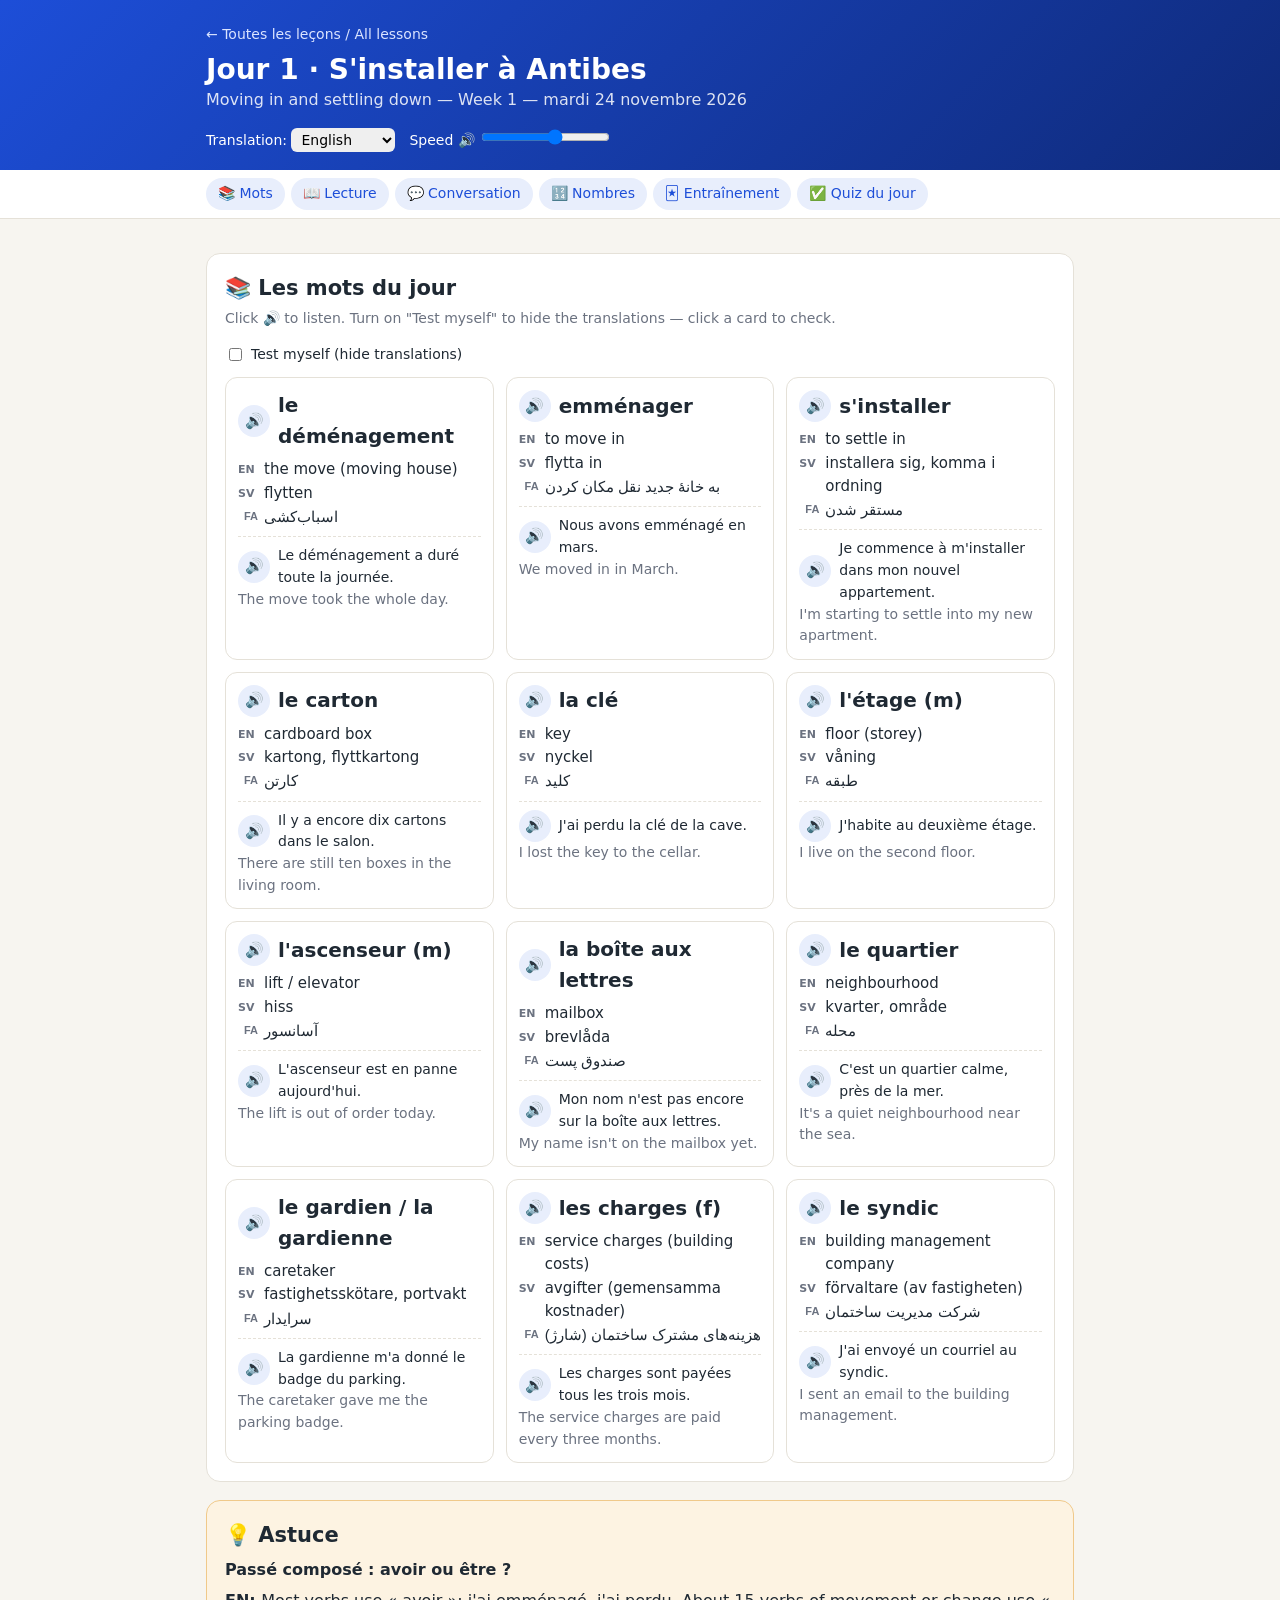
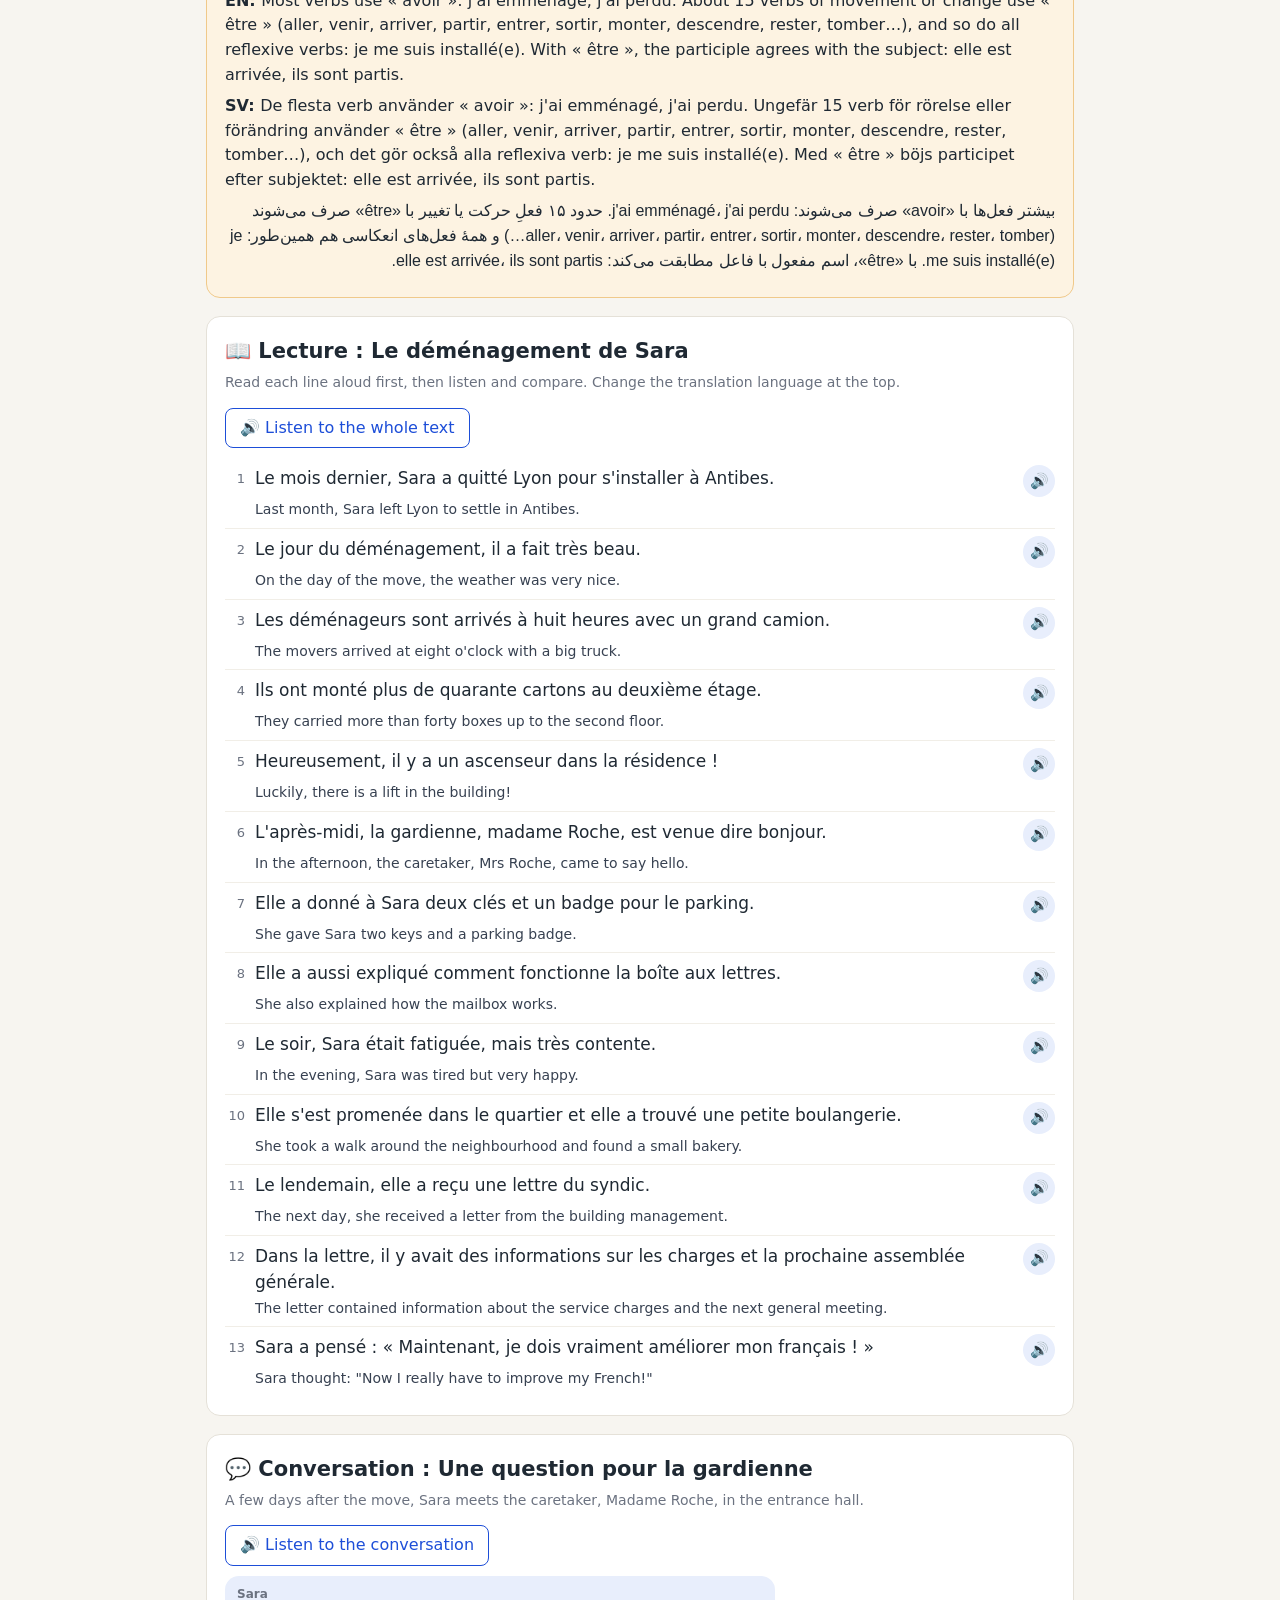
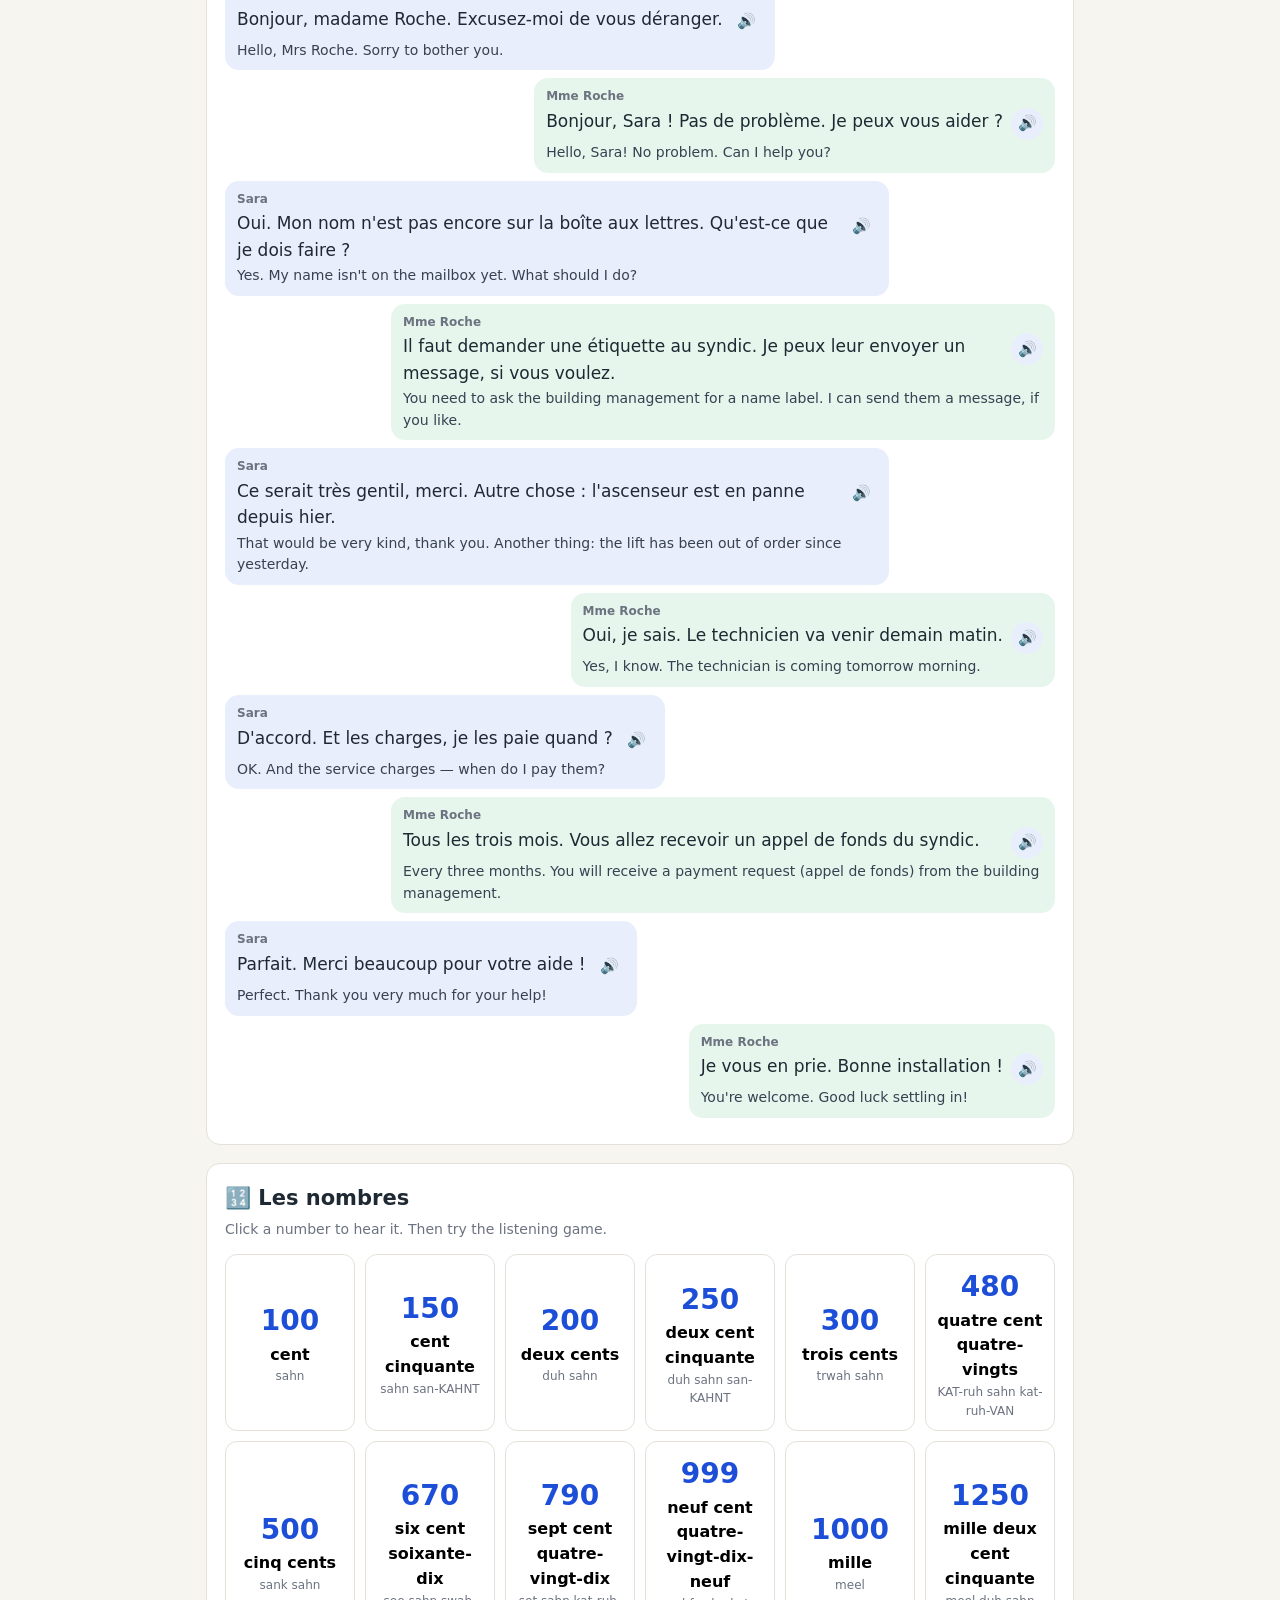
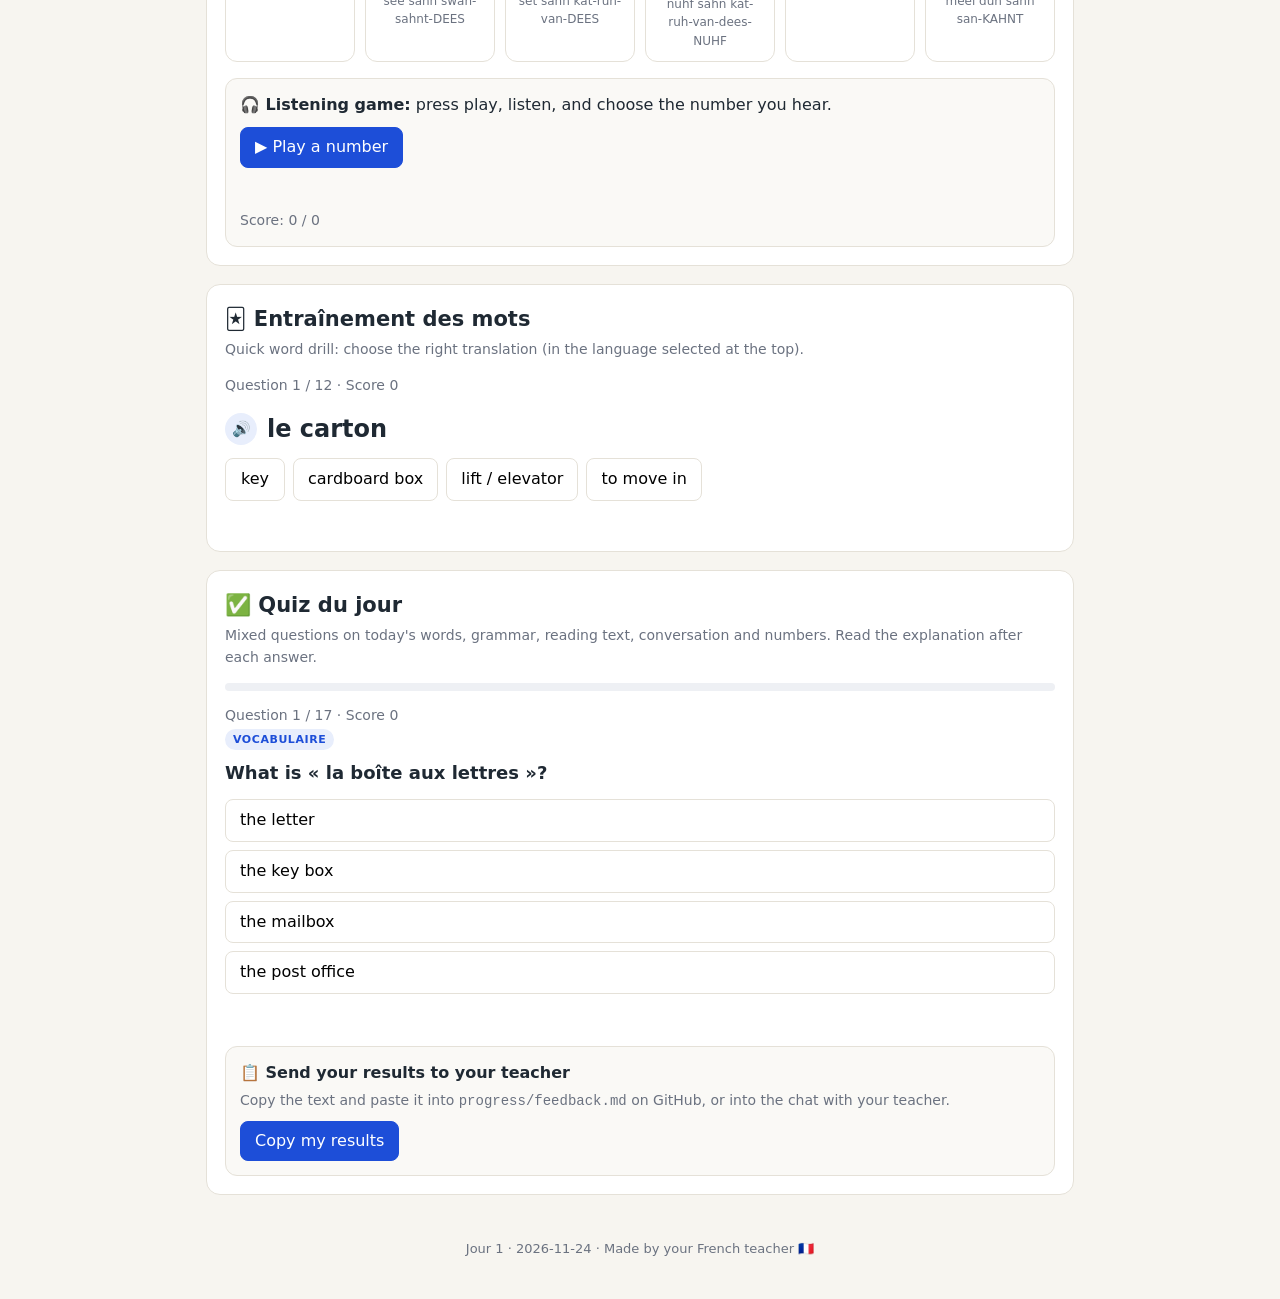
==== days/2026-11-24.html @ 56b732ca "Set up AI French teacher: instructions, progress files, lesson template and Day 1 Co-Authored-By: Cl" ====
<!DOCTYPE html>
<html lang="fr">
<head>
<meta charset="utf-8">
<meta name="viewport" content="width=device-width, initial-scale=1">
<title>Leçon de français</title>
<link rel="stylesheet" href="../assets/lesson.css">
</head>
<body>
<script>
/* ==========================================================================
   LESSON DATA — the teacher replaces ONLY the object between the markers.
   Schema:
   {
     day: Number, date: "YYYY-MM-DD", week: Number,
     theme: { fr: String, en: String },
     words: [ { fr, en, sv, fa, example, example_en, review?: true } ],      // 10–14 items
     tip?: { title?: String, en, sv, fa },
     reading: { title: String, lines: [ { fr, en, sv, fa } ] },               // 10–15 lines
     conversation: { title: String, situation: String,
                     lines: [ { speaker, fr, en, sv, fa } ] },                // 6–10 lines
     numbers: [ { n: Number, fr: String, hint: String } ],                    // 8–12 items
     quiz: [ {                                                                // 10–20 questions
       type: "vocab" | "grammar" | "reading" | "conversation" | "numbers",
       q: String,              // the question (English or simple French)
       fr?: String,            // optional French sentence shown with a 🔊 button
       listen?: true,          // if true, fr is NOT shown — only played (listening question)
       options: [String],      // 3–4 options
       answer: Number,         // index of the correct option in `options` (0-based)
       explain: String         // short explanation shown after answering
     } ]
   }
   ========================================================================== */
const LESSON = /*LESSON_DATA_START*/{
  day: 1,
  date: "2026-11-24",
  week: 1,
  theme: { fr: "S'installer à Antibes", en: "Moving in and settling down" },
  words: [
    { fr: "le déménagement", en: "the move (moving house)", sv: "flytten", fa: "اسباب‌کشی",
      example: "Le déménagement a duré toute la journée.", example_en: "The move took the whole day." },
    { fr: "emménager", en: "to move in", sv: "flytta in", fa: "به خانهٔ جدید نقل مکان کردن",
      example: "Nous avons emménagé en mars.", example_en: "We moved in in March." },
    { fr: "s'installer", en: "to settle in", sv: "installera sig, komma i ordning", fa: "مستقر شدن",
      example: "Je commence à m'installer dans mon nouvel appartement.", example_en: "I'm starting to settle into my new apartment." },
    { fr: "le carton", en: "cardboard box", sv: "kartong, flyttkartong", fa: "کارتن",
      example: "Il y a encore dix cartons dans le salon.", example_en: "There are still ten boxes in the living room." },
    { fr: "la clé", en: "key", sv: "nyckel", fa: "کلید",
      example: "J'ai perdu la clé de la cave.", example_en: "I lost the key to the cellar." },
    { fr: "l'étage (m)", en: "floor (storey)", sv: "våning", fa: "طبقه",
      example: "J'habite au deuxième étage.", example_en: "I live on the second floor." },
    { fr: "l'ascenseur (m)", en: "lift / elevator", sv: "hiss", fa: "آسانسور",
      example: "L'ascenseur est en panne aujourd'hui.", example_en: "The lift is out of order today." },
    { fr: "la boîte aux lettres", en: "mailbox", sv: "brevlåda", fa: "صندوق پست",
      example: "Mon nom n'est pas encore sur la boîte aux lettres.", example_en: "My name isn't on the mailbox yet." },
    { fr: "le quartier", en: "neighbourhood", sv: "kvarter, område", fa: "محله",
      example: "C'est un quartier calme, près de la mer.", example_en: "It's a quiet neighbourhood near the sea." },
    { fr: "le gardien / la gardienne", en: "caretaker", sv: "fastighetsskötare, portvakt", fa: "سرایدار",
      example: "La gardienne m'a donné le badge du parking.", example_en: "The caretaker gave me the parking badge." },
    { fr: "les charges (f)", en: "service charges (building costs)", sv: "avgifter (gemensamma kostnader)", fa: "هزینه‌های مشترک ساختمان (شارژ)",
      example: "Les charges sont payées tous les trois mois.", example_en: "The service charges are paid every three months." },
    { fr: "le syndic", en: "building management company", sv: "förvaltare (av fastigheten)", fa: "شرکت مدیریت ساختمان",
      example: "J'ai envoyé un courriel au syndic.", example_en: "I sent an email to the building management." }
  ],
  tip: {
    title: "Passé composé : avoir ou être ?",
    en: "Most verbs use « avoir »: j'ai emménagé, j'ai perdu. About 15 verbs of movement or change use « être » (aller, venir, arriver, partir, entrer, sortir, monter, descendre, rester, tomber…), and so do all reflexive verbs: je me suis installé(e). With « être », the participle agrees with the subject: elle est arrivée, ils sont partis.",
    sv: "De flesta verb använder « avoir »: j'ai emménagé, j'ai perdu. Ungefär 15 verb för rörelse eller förändring använder « être » (aller, venir, arriver, partir, entrer, sortir, monter, descendre, rester, tomber…), och det gör också alla reflexiva verb: je me suis installé(e). Med « être » böjs participet efter subjektet: elle est arrivée, ils sont partis.",
    fa: "بیشتر فعل‌ها با «avoir» صرف می‌شوند: j'ai emménagé، j'ai perdu. حدود ۱۵ فعلِ حرکت یا تغییر با «être» صرف می‌شوند (aller، venir، arriver، partir، entrer، sortir، monter، descendre، rester، tomber…) و همهٔ فعل‌های انعکاسی هم همین‌طور: je me suis installé(e). با «être»، اسم مفعول با فاعل مطابقت می‌کند: elle est arrivée، ils sont partis."
  },
  reading: {
    title: "Le déménagement de Sara",
    lines: [
      { fr: "Le mois dernier, Sara a quitté Lyon pour s'installer à Antibes.", en: "Last month, Sara left Lyon to settle in Antibes.", sv: "Förra månaden lämnade Sara Lyon för att flytta till Antibes.", fa: "ماه گذشته، سارا لیون را ترک کرد تا در آنتیب مستقر شود." },
      { fr: "Le jour du déménagement, il a fait très beau.", en: "On the day of the move, the weather was very nice.", sv: "På flyttdagen var det väldigt fint väder.", fa: "روز اسباب‌کشی، هوا خیلی خوب بود." },
      { fr: "Les déménageurs sont arrivés à huit heures avec un grand camion.", en: "The movers arrived at eight o'clock with a big truck.", sv: "Flyttgubbarna kom klockan åtta med en stor lastbil.", fa: "کارگران اسباب‌کشی ساعت هشت با یک کامیون بزرگ رسیدند." },
      { fr: "Ils ont monté plus de quarante cartons au deuxième étage.", en: "They carried more than forty boxes up to the second floor.", sv: "De bar upp mer än fyrtio kartonger till andra våningen.", fa: "آن‌ها بیش از چهل کارتن را به طبقهٔ دوم بردند." },
      { fr: "Heureusement, il y a un ascenseur dans la résidence !", en: "Luckily, there is a lift in the building!", sv: "Som tur är finns det en hiss i huset!", fa: "خوشبختانه، در ساختمان آسانسور هست!" },
      { fr: "L'après-midi, la gardienne, madame Roche, est venue dire bonjour.", en: "In the afternoon, the caretaker, Mrs Roche, came to say hello.", sv: "På eftermiddagen kom fastighetsskötaren, fru Roche, för att hälsa.", fa: "بعدازظهر، سرایدار، خانم روش، برای سلام کردن آمد." },
      { fr: "Elle a donné à Sara deux clés et un badge pour le parking.", en: "She gave Sara two keys and a parking badge.", sv: "Hon gav Sara två nycklar och en parkeringsbricka.", fa: "او دو کلید و یک کارت پارکینگ به سارا داد." },
      { fr: "Elle a aussi expliqué comment fonctionne la boîte aux lettres.", en: "She also explained how the mailbox works.", sv: "Hon förklarade också hur brevlådan fungerar.", fa: "او همچنین توضیح داد که صندوق پست چطور کار می‌کند." },
      { fr: "Le soir, Sara était fatiguée, mais très contente.", en: "In the evening, Sara was tired but very happy.", sv: "På kvällen var Sara trött men mycket glad.", fa: "شب، سارا خسته بود، اما خیلی خوشحال." },
      { fr: "Elle s'est promenée dans le quartier et elle a trouvé une petite boulangerie.", en: "She took a walk around the neighbourhood and found a small bakery.", sv: "Hon promenerade i kvarteret och hittade ett litet bageri.", fa: "او در محله قدم زد و یک نانوایی کوچک پیدا کرد." },
      { fr: "Le lendemain, elle a reçu une lettre du syndic.", en: "The next day, she received a letter from the building management.", sv: "Dagen efter fick hon ett brev från förvaltaren.", fa: "روز بعد، او نامه‌ای از شرکت مدیریت ساختمان دریافت کرد." },
      { fr: "Dans la lettre, il y avait des informations sur les charges et la prochaine assemblée générale.", en: "The letter contained information about the service charges and the next general meeting.", sv: "I brevet fanns information om avgifterna och nästa årsstämma.", fa: "در نامه، اطلاعاتی دربارهٔ هزینه‌های مشترک و مجمع عمومی بعدی بود." },
      { fr: "Sara a pensé : « Maintenant, je dois vraiment améliorer mon français ! »", en: "Sara thought: \"Now I really have to improve my French!\"", sv: "Sara tänkte: \"Nu måste jag verkligen bli bättre på franska!\"", fa: "سارا فکر کرد: «حالا واقعاً باید فرانسه‌ام را بهتر کنم!»" }
    ]
  },
  conversation: {
    title: "Une question pour la gardienne",
    situation: "A few days after the move, Sara meets the caretaker, Madame Roche, in the entrance hall.",
    lines: [
      { speaker: "Sara", fr: "Bonjour, madame Roche. Excusez-moi de vous déranger.", en: "Hello, Mrs Roche. Sorry to bother you.", sv: "Hej, fru Roche. Ursäkta att jag stör.", fa: "سلام خانم روش. ببخشید مزاحمتان می‌شوم." },
      { speaker: "Mme Roche", fr: "Bonjour, Sara ! Pas de problème. Je peux vous aider ?", en: "Hello, Sara! No problem. Can I help you?", sv: "Hej, Sara! Inga problem. Kan jag hjälpa till?", fa: "سلام سارا! اشکالی ندارد. می‌توانم کمکتان کنم؟" },
      { speaker: "Sara", fr: "Oui. Mon nom n'est pas encore sur la boîte aux lettres. Qu'est-ce que je dois faire ?", en: "Yes. My name isn't on the mailbox yet. What should I do?", sv: "Ja. Mitt namn står inte på brevlådan än. Vad ska jag göra?", fa: "بله. اسم من هنوز روی صندوق پست نیست. چه کار باید بکنم؟" },
      { speaker: "Mme Roche", fr: "Il faut demander une étiquette au syndic. Je peux leur envoyer un message, si vous voulez.", en: "You need to ask the building management for a name label. I can send them a message, if you like.", sv: "Du måste be förvaltaren om en namnskylt. Jag kan skicka ett meddelande till dem, om du vill.", fa: "باید از شرکت مدیریت ساختمان یک برچسب اسم بخواهید. اگر بخواهید، می‌توانم برایشان پیام بفرستم." },
      { speaker: "Sara", fr: "Ce serait très gentil, merci. Autre chose : l'ascenseur est en panne depuis hier.", en: "That would be very kind, thank you. Another thing: the lift has been out of order since yesterday.", sv: "Det vore väldigt snällt, tack. En sak till: hissen har varit trasig sedan i går.", fa: "خیلی لطف می‌کنید، ممنون. یک چیز دیگر: آسانسور از دیروز خراب است." },
      { speaker: "Mme Roche", fr: "Oui, je sais. Le technicien va venir demain matin.", en: "Yes, I know. The technician is coming tomorrow morning.", sv: "Ja, jag vet. Teknikern kommer i morgon bitti.", fa: "بله، می‌دانم. تکنسین فردا صبح می‌آید." },
      { speaker: "Sara", fr: "D'accord. Et les charges, je les paie quand ?", en: "OK. And the service charges — when do I pay them?", sv: "Okej. Och avgifterna, när betalar jag dem?", fa: "باشد. و هزینه‌های مشترک را کی پرداخت می‌کنم؟" },
      { speaker: "Mme Roche", fr: "Tous les trois mois. Vous allez recevoir un appel de fonds du syndic.", en: "Every three months. You will receive a payment request (appel de fonds) from the building management.", sv: "Var tredje månad. Du kommer att få en betalningsavi (appel de fonds) från förvaltaren.", fa: "هر سه ماه یک بار. یک درخواست پرداخت (appel de fonds) از شرکت مدیریت ساختمان دریافت می‌کنید." },
      { speaker: "Sara", fr: "Parfait. Merci beaucoup pour votre aide !", en: "Perfect. Thank you very much for your help!", sv: "Perfekt. Tack så mycket för hjälpen!", fa: "عالی است. خیلی ممنون از کمکتان!" },
      { speaker: "Mme Roche", fr: "Je vous en prie. Bonne installation !", en: "You're welcome. Good luck settling in!", sv: "Varsågod. Lycka till med inflyttningen!", fa: "خواهش می‌کنم. امیدوارم خوب مستقر شوید!" }
    ]
  },
  numbers: [
    { n: 100, fr: "cent", hint: "sahn" },
    { n: 150, fr: "cent cinquante", hint: "sahn san-KAHNT" },
    { n: 200, fr: "deux cents", hint: "duh sahn" },
    { n: 250, fr: "deux cent cinquante", hint: "duh sahn san-KAHNT" },
    { n: 300, fr: "trois cents", hint: "trwah sahn" },
    { n: 480, fr: "quatre cent quatre-vingts", hint: "KAT-ruh sahn kat-ruh-VAN" },
    { n: 500, fr: "cinq cents", hint: "sank sahn" },
    { n: 670, fr: "six cent soixante-dix", hint: "see sahn swah-sahnt-DEES" },
    { n: 790, fr: "sept cent quatre-vingt-dix", hint: "set sahn kat-ruh-van-DEES" },
    { n: 999, fr: "neuf cent quatre-vingt-dix-neuf", hint: "nuhf sahn kat-ruh-van-dees-NUHF" },
    { n: 1000, fr: "mille", hint: "meel" },
    { n: 1250, fr: "mille deux cent cinquante", hint: "meel duh sahn san-KAHNT" }
  ],
  quiz: [
    { type: "vocab", q: "What is « la boîte aux lettres »?", options: ["the mailbox", "the letter", "the key box", "the post office"], answer: 0,
      explain: "« La boîte aux lettres » is the mailbox. The post office is « la poste »." },
    { type: "vocab", q: "Which word means \"lift / elevator\"?", options: ["l'étage", "l'ascenseur", "l'escalier", "le carton"], answer: 1,
      explain: "« L'ascenseur » = lift. « L'étage » = floor, « l'escalier » = stairs." },
    { type: "vocab", q: "In a residence, « les charges » are…", options: ["the service charges for the building", "the keys", "the moving boxes", "the neighbours"], answer: 0,
      explain: "« Les charges » are the shared costs of the building (cleaning, lift, caretaker, water…)." },
    { type: "vocab", q: "Complete the sentence:", fr: "Le ___ envoie les appels de fonds aux propriétaires.", options: ["syndic", "gardien", "quartier", "carton"], answer: 0,
      explain: "The « syndic » manages the copropriété and sends the payment requests (appels de fonds)." },
    { type: "grammar", q: "Choose the right auxiliary:", fr: "Les déménageurs ___ arrivés à huit heures.", options: ["ont", "sont", "avez", "est"], answer: 1,
      explain: "« Arriver » uses « être » in the passé composé. Plural subject → « sont arrivés »." },
    { type: "grammar", q: "Choose the right auxiliary:", fr: "Hier, j'___ emménagé dans mon appartement.", options: ["ai", "suis", "es", "a"], answer: 0,
      explain: "« Emménager » uses « avoir »: j'ai emménagé." },
    { type: "grammar", q: "Choose the correct form:", fr: "Sara s'est ___ dans le quartier.", options: ["promené", "promenée", "promener", "promenés"], answer: 1,
      explain: "Reflexive verbs use « être », so the participle agrees: Sara (feminine) → promenée." },
    { type: "grammar", q: "Passé composé of « prendre »:", fr: "Nous ___ l'ascenseur.", options: ["avons pris", "sommes pris", "avons prendu", "avons prené"], answer: 0,
      explain: "« Prendre » has an irregular participle: pris → nous avons pris." },
    { type: "grammar", q: "Choose the correct form:", fr: "Ils ___ partis à midi.", options: ["ont", "sont", "a", "est"], answer: 1,
      explain: "« Partir » is a movement verb → « être »: ils sont partis." },
    { type: "reading", q: "Where did Sara live before Antibes?", options: ["Lyon", "Nice", "Paris", "Marseille"], answer: 0,
      explain: "Line 1: « Sara a quitté Lyon pour s'installer à Antibes. »" },
    { type: "reading", q: "On which floor is Sara's apartment?", options: ["premier étage", "deuxième étage", "troisième étage", "rez-de-chaussée"], answer: 1,
      explain: "Line 4: « au deuxième étage » (second floor)." },
    { type: "reading", q: "What did the caretaker give Sara?", options: ["two keys and a parking badge", "a letter from the syndic", "forty boxes", "a map of the neighbourhood"], answer: 0,
      explain: "Line 7: « deux clés et un badge pour le parking »." },
    { type: "conversation", q: "What is the problem with the lift?", options: ["It has been out of order since yesterday", "It is too small", "It needs a badge", "It is very old"], answer: 0,
      explain: "« L'ascenseur est en panne depuis hier » = out of order since yesterday." },
    { type: "conversation", q: "How often does Sara pay the service charges?", options: ["every month", "every three months", "every year", "twice a year"], answer: 1,
      explain: "« Tous les trois mois » = every three months." },
    { type: "numbers", q: "Listen and choose the number you hear.", fr: "quatre cent quatre-vingts", listen: true, options: ["480", "420", "4080", "380"], answer: 0,
      explain: "quatre cents (400) + quatre-vingts (4 × 20 = 80) = 480." },
    { type: "numbers", q: "How do you write 200 in French?", options: ["deux cents", "deux cent", "deux-cents", "deuxcent"], answer: 0,
      explain: "« Cents » takes an -s when nothing follows it: deux cents. But: deux cent cinquante (250)." },
    { type: "numbers", q: "Listen and choose the number you hear.", fr: "sept cent quatre-vingt-dix", listen: true, options: ["790", "710", "770", "799"], answer: 0,
      explain: "sept cents (700) + quatre-vingt-dix (4 × 20 + 10 = 90) = 790." }
  ]
}/*LESSON_DATA_END*/;
</script>
<script src="../assets/lesson.js"></script>
</body>
</html>
---- assets/lesson.css ----
/* Shared design for all lesson pages. Change here → all pages change. */
  :root{
  --bg:#f7f5f0; --card:#ffffff; --ink:#1f2933; --muted:#6b7280; --line:#e5e1d8;
  --blue:#1d4ed8; --blue-soft:#e8eefc; --red:#c2410c; --green:#15803d; --green-soft:#e7f6ec; --amber:#b45309; --amber-soft:#fdf3e2;
}
*{box-sizing:border-box}
body{margin:0;background:var(--bg);color:var(--ink);font:16px/1.55 system-ui,-apple-system,"Segoe UI",Roboto,sans-serif}
.fa,[lang="fa"]{font-family:Tahoma,"Vazirmatn","Segoe UI",sans-serif}
.wrap{max-width:900px;margin:0 auto;padding:16px}
header.top{background:linear-gradient(135deg,#1d4ed8,#0f2a7a);color:#fff;padding:22px 16px 18px}
header.top .wrap{padding:0 16px}
header.top a{color:#dbe4ff;text-decoration:none;font-size:14px}
header.top h1{margin:6px 0 2px;font-size:28px;line-height:1.2}
header.top .sub{opacity:.85}
.settings{display:flex;flex-wrap:wrap;gap:14px;align-items:center;margin-top:14px;font-size:14px}
.settings select,.settings input{font:inherit}
.settings select{padding:3px 6px;border-radius:6px;border:0}
nav.sections{position:sticky;top:0;z-index:5;background:#fff;border-bottom:1px solid var(--line)}
nav.sections .wrap{display:flex;gap:6px;overflow-x:auto;padding:8px 16px}
nav.sections a{white-space:nowrap;text-decoration:none;color:var(--blue);background:var(--blue-soft);padding:5px 12px;border-radius:999px;font-size:14px}
section{background:var(--card);border:1px solid var(--line);border-radius:14px;padding:18px;margin:18px 0}
section h2{margin:0 0 4px;font-size:21px}
section .hint{color:var(--muted);font-size:14px;margin:0 0 14px}
button{font:inherit;cursor:pointer}
.speak{border:0;background:var(--blue-soft);border-radius:999px;width:32px;height:32px;flex:none;font-size:15px;vertical-align:middle}
.speak:hover{background:#d6e1fb}
.btn{border:1px solid var(--blue);background:var(--blue);color:#fff;border-radius:8px;padding:7px 14px}
.btn.ghost{background:#fff;color:var(--blue)}
.muted{color:var(--muted);font-size:14px}
/* words */
.grid{display:grid;grid-template-columns:repeat(auto-fill,minmax(240px,1fr));gap:12px}
.card{border:1px solid var(--line);border-radius:12px;padding:12px;position:relative;background:#fff}
.card.review{border-color:#f0c98a;background:var(--amber-soft)}
.badge{position:absolute;top:8px;right:10px;font-size:11px;font-weight:600;color:var(--amber);text-transform:uppercase;letter-spacing:.04em}
.fr-row{display:flex;align-items:center;gap:8px;margin-bottom:6px}
.fr-word{font-size:20px;font-weight:650}
.tr div{display:flex;gap:6px;font-size:15px}
.tr b{font-size:11px;color:var(--muted);min-width:20px;padding-top:3px}
.tr .fa{direction:rtl;justify-content:flex-end}
.ex{margin-top:8px;padding-top:8px;border-top:1px dashed var(--line);font-size:14px}
.hide-tr .tr{filter:blur(6px);cursor:pointer;user-select:none}
.hide-tr .tr.revealed{filter:none}
.toggle{display:inline-flex;align-items:center;gap:6px;font-size:14px;margin-bottom:12px}
/* reading */
.line{display:flex;gap:10px;padding:7px 0;border-bottom:1px solid #f1eee7}
.line:last-child{border-bottom:0}
.num{color:var(--muted);font-size:13px;min-width:20px;padding-top:4px;text-align:right}
.line-body{flex:1}
.fr-line{display:flex;gap:8px;align-items:flex-start;justify-content:space-between}
.fr-line span{font-size:17px}
.trline{color:#374151;font-size:14px;margin-top:2px}
.trline.fa{direction:rtl;text-align:right}
/* conversation */
.bubble-row{display:flex;margin:8px 0}
.bubble-row.right{justify-content:flex-end}
.bubble{max-width:80%;padding:9px 12px;border-radius:14px;background:var(--blue-soft)}
.bubble-row.right .bubble{background:var(--green-soft)}
.who{font-size:12px;font-weight:650;color:var(--muted);margin-bottom:2px}
/* numbers */
.numgrid{display:grid;grid-template-columns:repeat(auto-fill,minmax(120px,1fr));gap:10px}
.numtile{border:1px solid var(--line);border-radius:12px;padding:10px;text-align:center;background:#fff}
.numtile:hover{border-color:var(--blue)}
.numtile .n{font-size:28px;font-weight:700;color:var(--blue)}
.numtile .w{font-weight:600}
.numtile .h{font-size:12px;color:var(--muted)}
.quizbox{margin-top:16px;padding:14px;border-radius:12px;background:#faf9f6;border:1px solid var(--line)}
.opts{display:flex;flex-wrap:wrap;gap:8px;margin:10px 0}
.opt{border:1px solid var(--line);background:#fff;border-radius:8px;padding:8px 14px;min-width:60px}
.opt:hover{border-color:var(--blue)}
.opt.ok{background:var(--green-soft);border-color:var(--green);color:var(--green)}
.opt.bad{background:#fdecec;border-color:#dc2626;color:#b91c1c}
.opt[disabled]{cursor:default}
.feedback{min-height:22px;font-weight:600}
.feedback.ok{color:var(--green)} .feedback.bad{color:#b91c1c}
.qword{font-size:24px;font-weight:700;display:flex;align-items:center;gap:10px}
.tip{background:var(--amber-soft);border-color:#f0c98a}
.tip p{margin:6px 0}
.tip .fa{direction:rtl;text-align:right}
.progress{height:8px;background:#eef0f4;border-radius:999px;overflow:hidden;margin-bottom:14px}
#dq-bar{height:100%;width:0;background:var(--blue);transition:width .3s}
.dq-type{display:inline-block;font-size:11px;font-weight:700;text-transform:uppercase;letter-spacing:.05em;color:var(--blue);background:var(--blue-soft);padding:2px 8px;border-radius:999px}
.dq-q{font-size:18px;font-weight:600;margin:8px 0}
.dq-fr{display:flex;align-items:center;gap:10px;font-size:18px;background:#faf9f6;border:1px solid var(--line);border-radius:10px;padding:8px 12px;margin:6px 0}
.dq-opts{display:flex;flex-direction:column;gap:8px;margin:12px 0}
.dq-opts .opt{text-align:left}
.explain{background:#faf9f6;border-left:4px solid var(--blue);padding:8px 12px;border-radius:6px;margin:8px 0;font-size:15px}
.missed-list li{margin:4px 0}
textarea{width:100%;min-height:80px;font:14px/1.4 ui-monospace,Consolas,monospace;padding:8px;border-radius:8px;border:1px solid var(--line);margin-top:8px}
footer{color:var(--muted);font-size:13px;text-align:center;padding:10px 16px 40px}
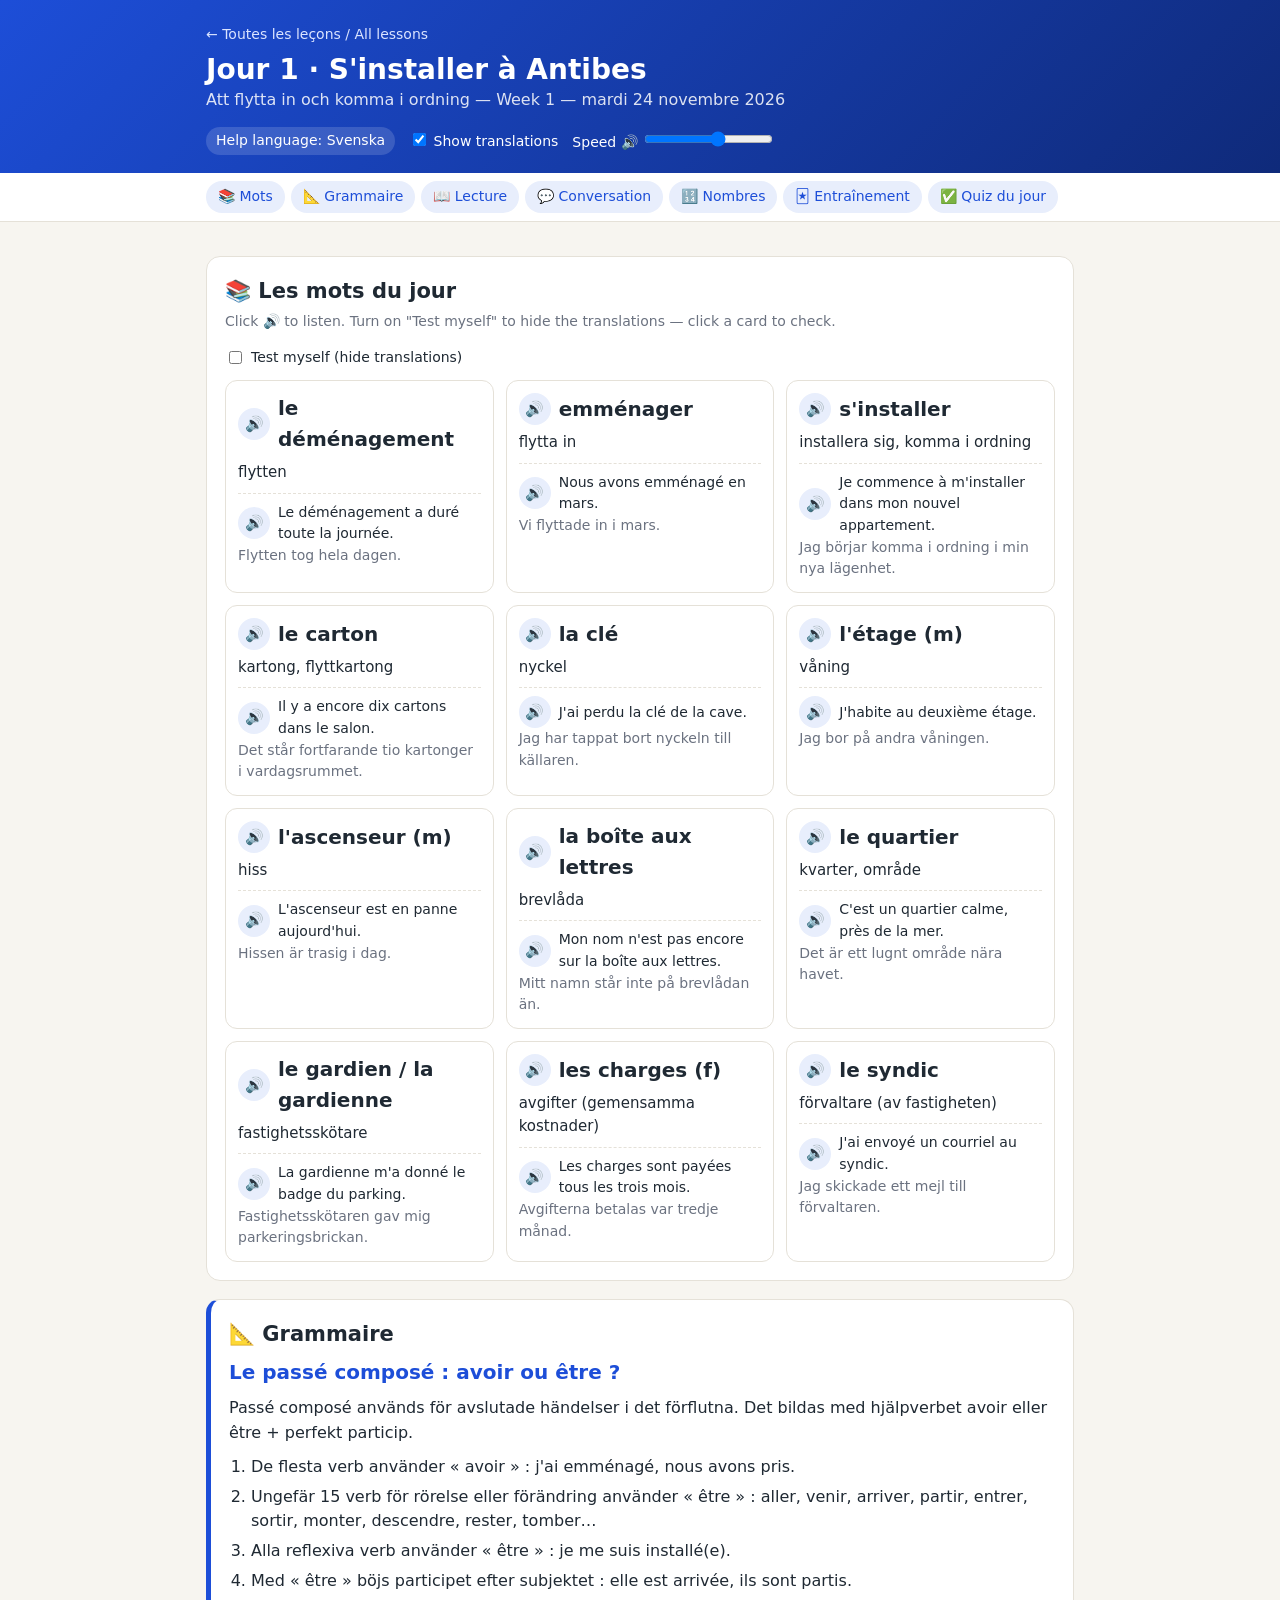
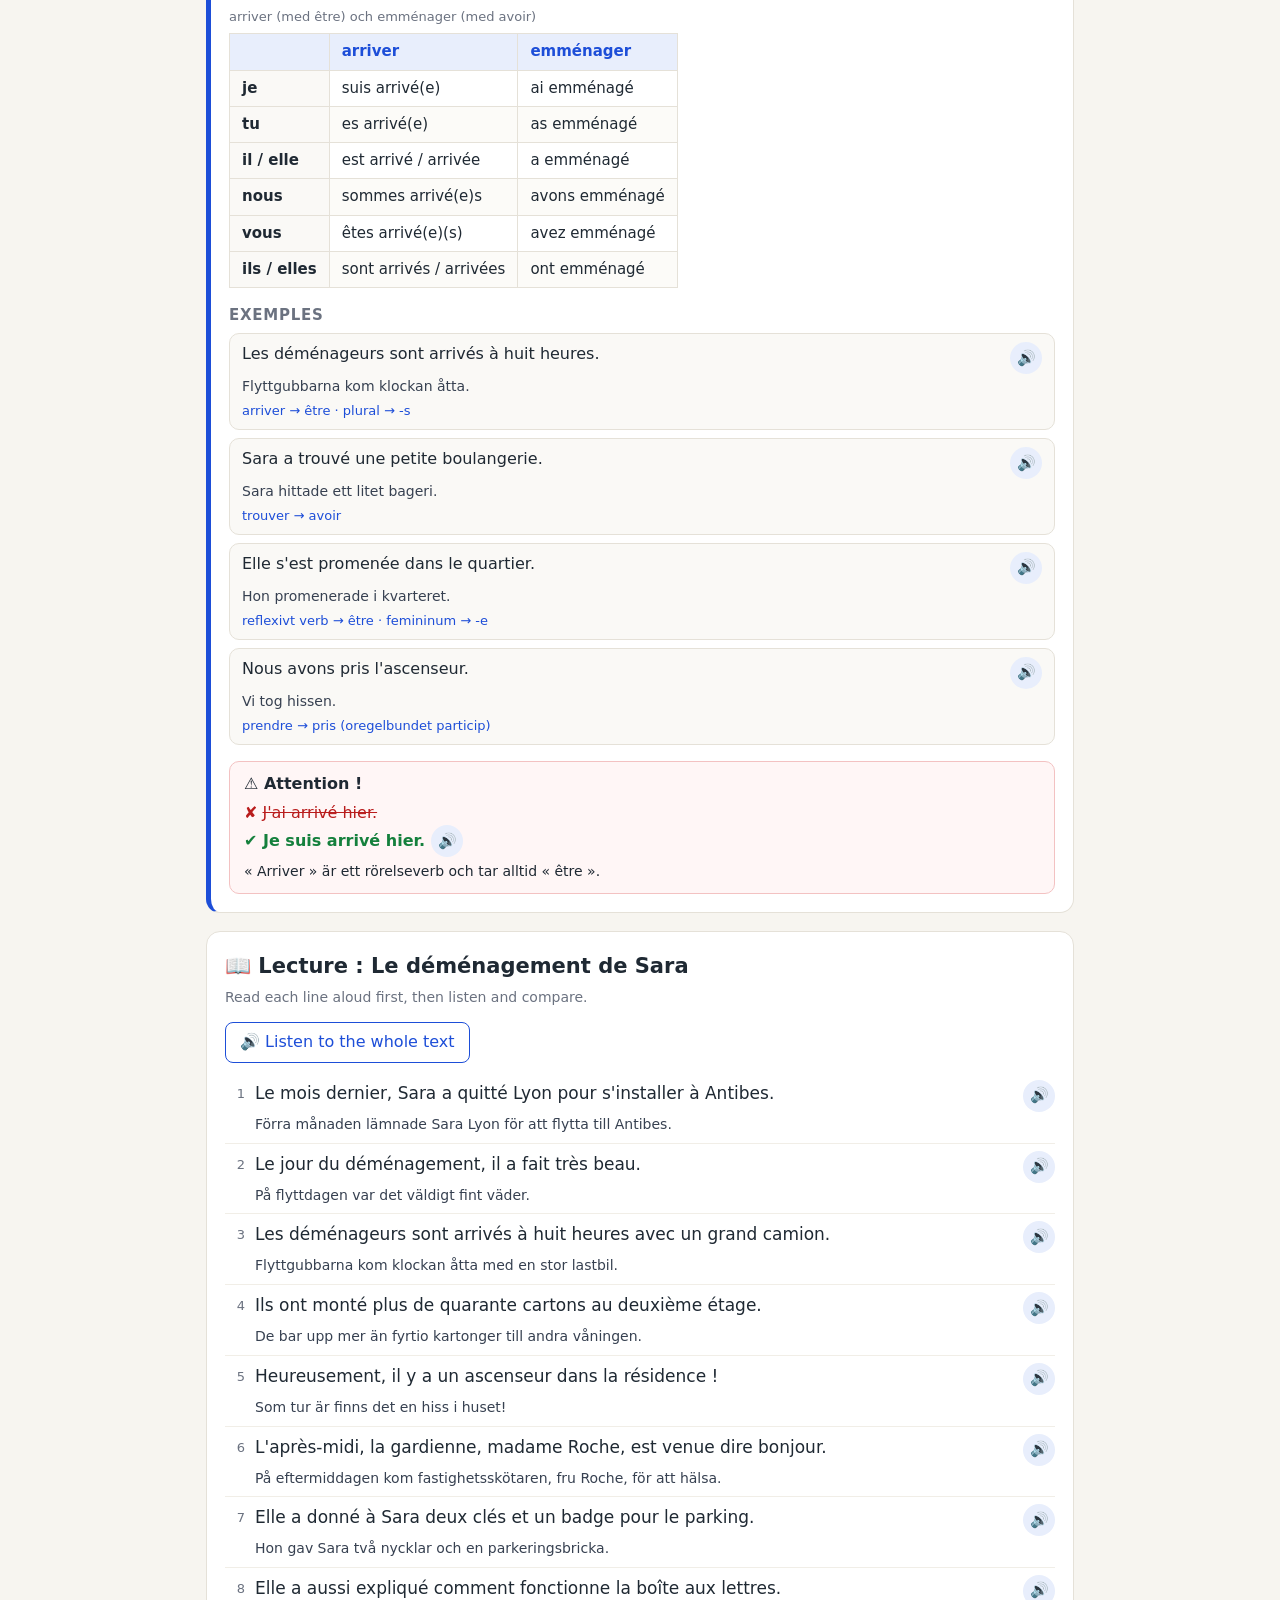
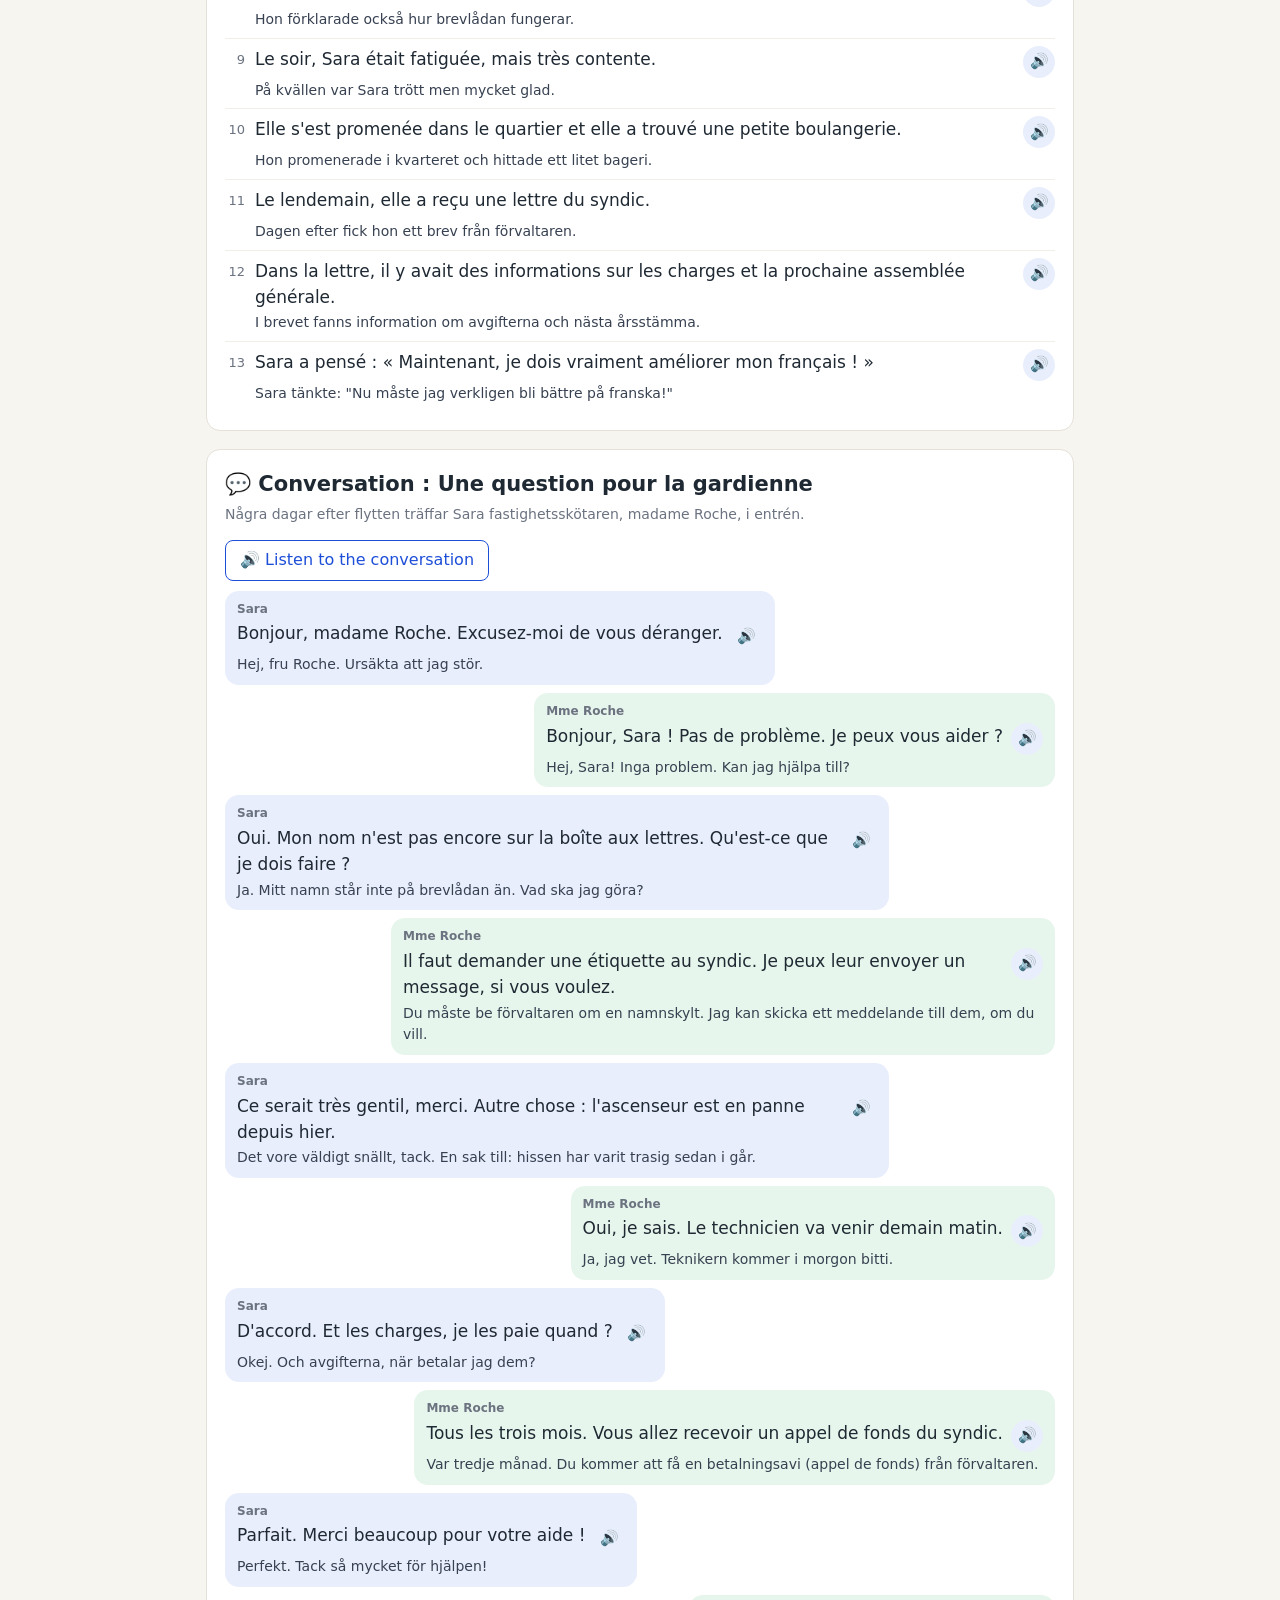
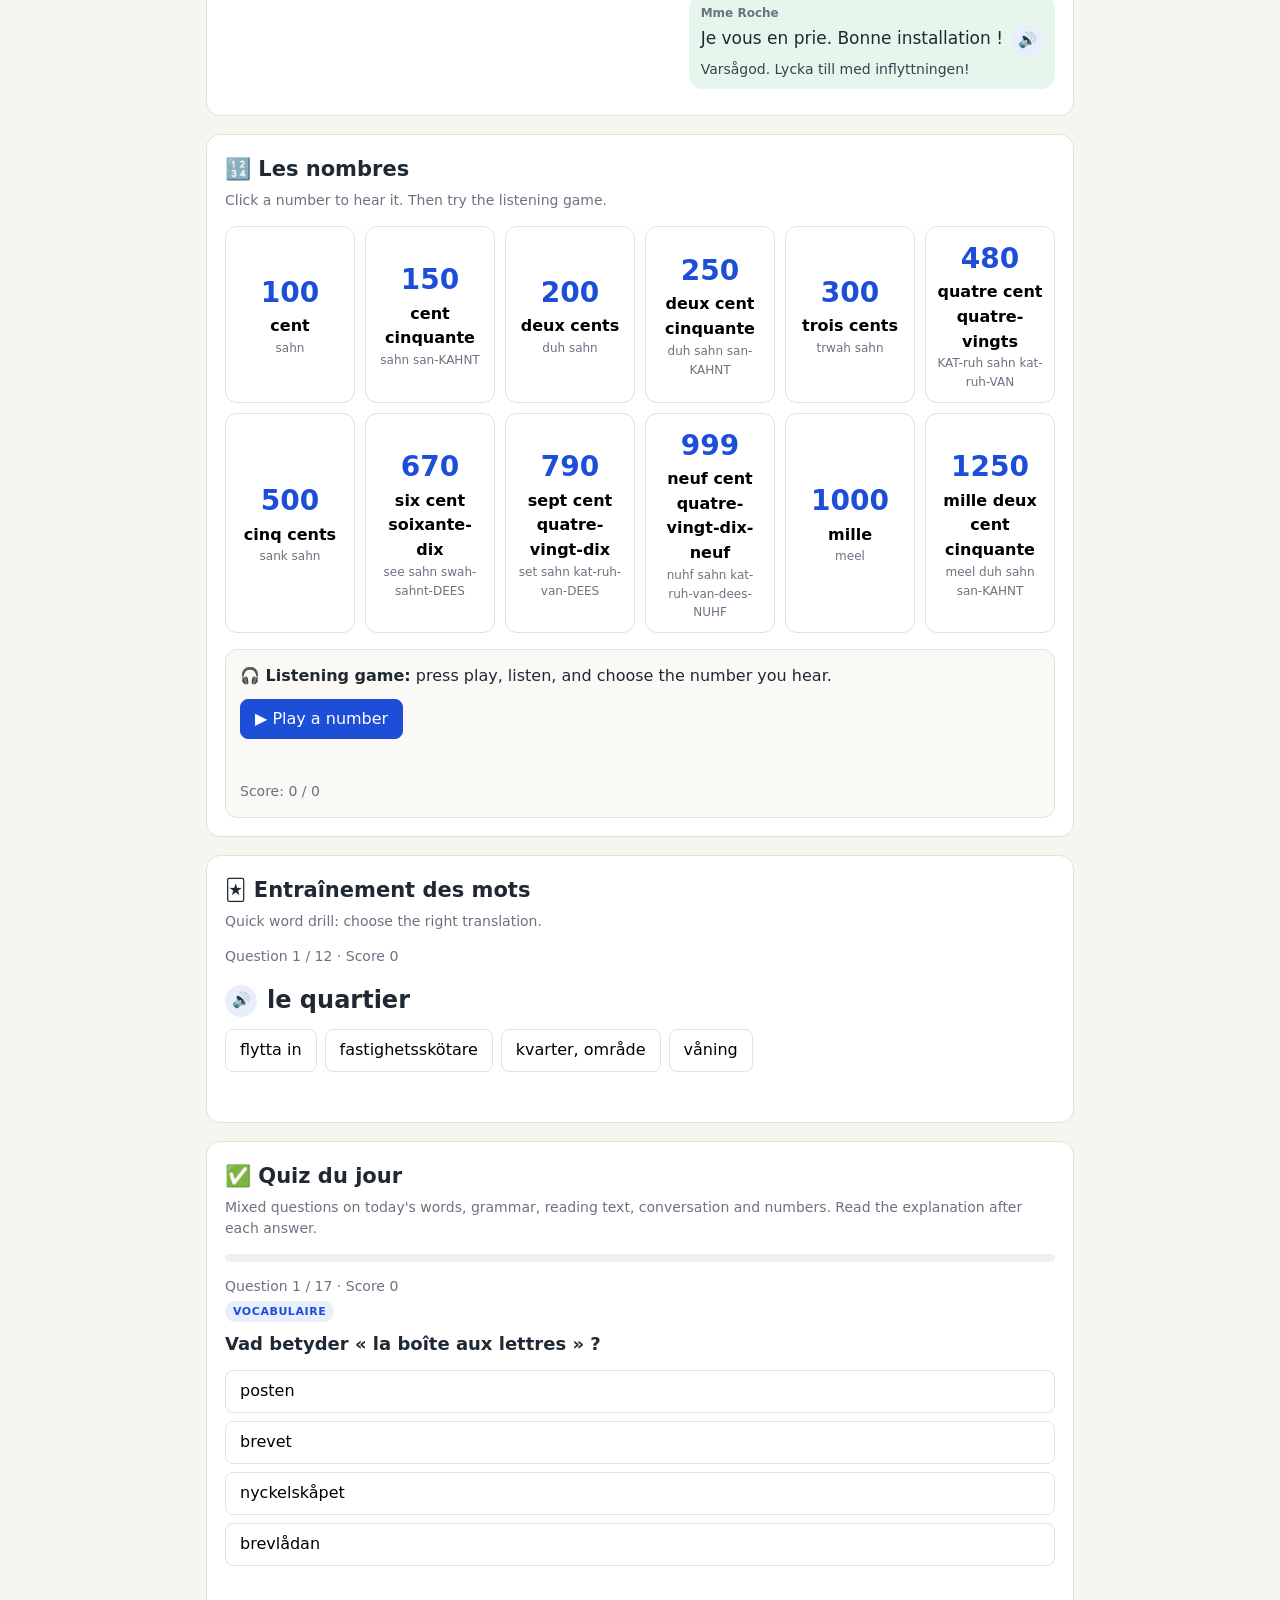
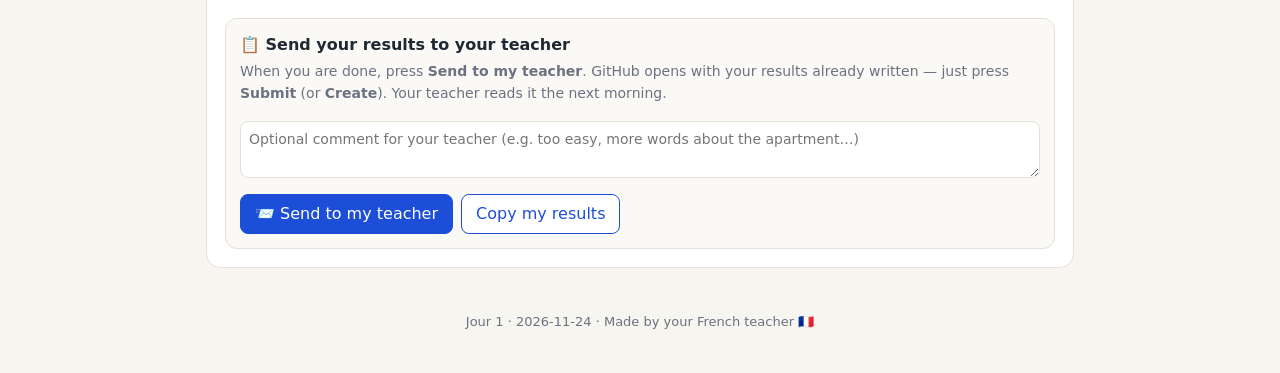
==== commit e559cf61: "Grammar section and one random help language per page - New Grammaire section: intro, rules, conjuga" ====
--- a/days/2026-11-24.html
+++ b/days/2026-11-24.html
@@ -10,147 +10,587 @@
 <script>
 /* ==========================================================================
    LESSON DATA — the teacher replaces ONLY the object between the markers.
+   All texts for the learner (tr, intro, rules, notes, quiz questions, explanations)
+   are written in ONE help language, given in `lang`.
    Schema:
    {
      day: Number, date: "YYYY-MM-DD", week: Number,
-     theme: { fr: String, en: String },
-     words: [ { fr, en, sv, fa, example, example_en, review?: true } ],      // 10–14 items
-     tip?: { title?: String, en, sv, fa },
-     reading: { title: String, lines: [ { fr, en, sv, fa } ] },               // 10–15 lines
+     lang: "en" | "sv" | "fa",                        // today's help language (chosen at random)
+     theme: { fr: String, tr: String },
+     words: [ { fr, tr, example, example_tr, review?: true } ],        // 10–14 items
+     grammar: {
+       title: String,                                 // in French, e.g. "Le passé composé : avoir ou être ?"
+       intro: String,                                 // 1–2 sentences: what it is, when to use it
+       rules: [String],                               // 2–5 short rules, each with a French mini-example
+       table?: { caption?: String, headers: [String], rows: [[String]] },  // conjugation/forms (French)
+       examples: [ { fr, tr, note? } ],               // 3–5 example sentences; note = why (short)
+       watch_out?: { wrong, right, why }              // one typical mistake (French wrong/right)
+     },
+     reading: { title: String, lines: [ { fr, tr } ] },                 // 10–15 lines
      conversation: { title: String, situation: String,
-                     lines: [ { speaker, fr, en, sv, fa } ] },                // 6–10 lines
-     numbers: [ { n: Number, fr: String, hint: String } ],                    // 8–12 items
-     quiz: [ {                                                                // 10–20 questions
+                     lines: [ { speaker, fr, tr } ] },                  // 6–10 lines
+     numbers: [ { n: Number, fr: String, hint: String } ],              // 8–12 items
+     quiz: [ {                                                          // 10–20 questions
        type: "vocab" | "grammar" | "reading" | "conversation" | "numbers",
-       q: String,              // the question (English or simple French)
+       q: String,              // the question (help language)
        fr?: String,            // optional French sentence shown with a 🔊 button
        listen?: true,          // if true, fr is NOT shown — only played (listening question)
        options: [String],      // 3–4 options
        answer: Number,         // index of the correct option in `options` (0-based)
-       explain: String         // short explanation shown after answering
+       explain: String         // short explanation (help language)
      } ]
    }
    ========================================================================== */
 const LESSON = /*LESSON_DATA_START*/{
-  day: 1,
-  date: "2026-11-24",
-  week: 1,
-  theme: { fr: "S'installer à Antibes", en: "Moving in and settling down" },
-  words: [
-    { fr: "le déménagement", en: "the move (moving house)", sv: "flytten", fa: "اسباب‌کشی",
-      example: "Le déménagement a duré toute la journée.", example_en: "The move took the whole day." },
-    { fr: "emménager", en: "to move in", sv: "flytta in", fa: "به خانهٔ جدید نقل مکان کردن",
-      example: "Nous avons emménagé en mars.", example_en: "We moved in in March." },
-    { fr: "s'installer", en: "to settle in", sv: "installera sig, komma i ordning", fa: "مستقر شدن",
-      example: "Je commence à m'installer dans mon nouvel appartement.", example_en: "I'm starting to settle into my new apartment." },
-    { fr: "le carton", en: "cardboard box", sv: "kartong, flyttkartong", fa: "کارتن",
-      example: "Il y a encore dix cartons dans le salon.", example_en: "There are still ten boxes in the living room." },
-    { fr: "la clé", en: "key", sv: "nyckel", fa: "کلید",
-      example: "J'ai perdu la clé de la cave.", example_en: "I lost the key to the cellar." },
-    { fr: "l'étage (m)", en: "floor (storey)", sv: "våning", fa: "طبقه",
-      example: "J'habite au deuxième étage.", example_en: "I live on the second floor." },
-    { fr: "l'ascenseur (m)", en: "lift / elevator", sv: "hiss", fa: "آسانسور",
-      example: "L'ascenseur est en panne aujourd'hui.", example_en: "The lift is out of order today." },
-    { fr: "la boîte aux lettres", en: "mailbox", sv: "brevlåda", fa: "صندوق پست",
-      example: "Mon nom n'est pas encore sur la boîte aux lettres.", example_en: "My name isn't on the mailbox yet." },
-    { fr: "le quartier", en: "neighbourhood", sv: "kvarter, område", fa: "محله",
-      example: "C'est un quartier calme, près de la mer.", example_en: "It's a quiet neighbourhood near the sea." },
-    { fr: "le gardien / la gardienne", en: "caretaker", sv: "fastighetsskötare, portvakt", fa: "سرایدار",
-      example: "La gardienne m'a donné le badge du parking.", example_en: "The caretaker gave me the parking badge." },
-    { fr: "les charges (f)", en: "service charges (building costs)", sv: "avgifter (gemensamma kostnader)", fa: "هزینه‌های مشترک ساختمان (شارژ)",
-      example: "Les charges sont payées tous les trois mois.", example_en: "The service charges are paid every three months." },
-    { fr: "le syndic", en: "building management company", sv: "förvaltare (av fastigheten)", fa: "شرکت مدیریت ساختمان",
-      example: "J'ai envoyé un courriel au syndic.", example_en: "I sent an email to the building management." }
+  "day": 1,
+  "date": "2026-11-24",
+  "week": 1,
+  "lang": "sv",
+  "theme": {
+    "fr": "S'installer à Antibes",
+    "tr": "Att flytta in och komma i ordning"
+  },
+  "words": [
+    {
+      "fr": "le déménagement",
+      "tr": "flytten",
+      "example": "Le déménagement a duré toute la journée.",
+      "example_tr": "Flytten tog hela dagen."
+    },
+    {
+      "fr": "emménager",
+      "tr": "flytta in",
+      "example": "Nous avons emménagé en mars.",
+      "example_tr": "Vi flyttade in i mars."
+    },
+    {
+      "fr": "s'installer",
+      "tr": "installera sig, komma i ordning",
+      "example": "Je commence à m'installer dans mon nouvel appartement.",
+      "example_tr": "Jag börjar komma i ordning i min nya lägenhet."
+    },
+    {
+      "fr": "le carton",
+      "tr": "kartong, flyttkartong",
+      "example": "Il y a encore dix cartons dans le salon.",
+      "example_tr": "Det står fortfarande tio kartonger i vardagsrummet."
+    },
+    {
+      "fr": "la clé",
+      "tr": "nyckel",
+      "example": "J'ai perdu la clé de la cave.",
+      "example_tr": "Jag har tappat bort nyckeln till källaren."
+    },
+    {
+      "fr": "l'étage (m)",
+      "tr": "våning",
+      "example": "J'habite au deuxième étage.",
+      "example_tr": "Jag bor på andra våningen."
+    },
+    {
+      "fr": "l'ascenseur (m)",
+      "tr": "hiss",
+      "example": "L'ascenseur est en panne aujourd'hui.",
+      "example_tr": "Hissen är trasig i dag."
+    },
+    {
+      "fr": "la boîte aux lettres",
+      "tr": "brevlåda",
+      "example": "Mon nom n'est pas encore sur la boîte aux lettres.",
+      "example_tr": "Mitt namn står inte på brevlådan än."
+    },
+    {
+      "fr": "le quartier",
+      "tr": "kvarter, område",
+      "example": "C'est un quartier calme, près de la mer.",
+      "example_tr": "Det är ett lugnt område nära havet."
+    },
+    {
+      "fr": "le gardien / la gardienne",
+      "tr": "fastighetsskötare",
+      "example": "La gardienne m'a donné le badge du parking.",
+      "example_tr": "Fastighetsskötaren gav mig parkeringsbrickan."
+    },
+    {
+      "fr": "les charges (f)",
+      "tr": "avgifter (gemensamma kostnader)",
+      "example": "Les charges sont payées tous les trois mois.",
+      "example_tr": "Avgifterna betalas var tredje månad."
+    },
+    {
+      "fr": "le syndic",
+      "tr": "förvaltare (av fastigheten)",
+      "example": "J'ai envoyé un courriel au syndic.",
+      "example_tr": "Jag skickade ett mejl till förvaltaren."
+    }
   ],
-  tip: {
-    title: "Passé composé : avoir ou être ?",
-    en: "Most verbs use « avoir »: j'ai emménagé, j'ai perdu. About 15 verbs of movement or change use « être » (aller, venir, arriver, partir, entrer, sortir, monter, descendre, rester, tomber…), and so do all reflexive verbs: je me suis installé(e). With « être », the participle agrees with the subject: elle est arrivée, ils sont partis.",
-    sv: "De flesta verb använder « avoir »: j'ai emménagé, j'ai perdu. Ungefär 15 verb för rörelse eller förändring använder « être » (aller, venir, arriver, partir, entrer, sortir, monter, descendre, rester, tomber…), och det gör också alla reflexiva verb: je me suis installé(e). Med « être » böjs participet efter subjektet: elle est arrivée, ils sont partis.",
-    fa: "بیشتر فعل‌ها با «avoir» صرف می‌شوند: j'ai emménagé، j'ai perdu. حدود ۱۵ فعلِ حرکت یا تغییر با «être» صرف می‌شوند (aller، venir، arriver، partir، entrer، sortir، monter، descendre، rester، tomber…) و همهٔ فعل‌های انعکاسی هم همین‌طور: je me suis installé(e). با «être»، اسم مفعول با فاعل مطابقت می‌کند: elle est arrivée، ils sont partis."
+  "grammar": {
+    "title": "Le passé composé : avoir ou être ?",
+    "intro": "Passé composé används för avslutade händelser i det förflutna. Det bildas med hjälpverbet avoir eller être + perfekt particip.",
+    "rules": [
+      "De flesta verb använder « avoir » : j'ai emménagé, nous avons pris.",
+      "Ungefär 15 verb för rörelse eller förändring använder « être » : aller, venir, arriver, partir, entrer, sortir, monter, descendre, rester, tomber…",
+      "Alla reflexiva verb använder « être » : je me suis installé(e).",
+      "Med « être » böjs participet efter subjektet : elle est arrivée, ils sont partis."
+    ],
+    "table": {
+      "caption": "arriver (med être) och emménager (med avoir)",
+      "headers": [
+        "",
+        "arriver",
+        "emménager"
+      ],
+      "rows": [
+        [
+          "je",
+          "suis arrivé(e)",
+          "ai emménagé"
+        ],
+        [
+          "tu",
+          "es arrivé(e)",
+          "as emménagé"
+        ],
+        [
+          "il / elle",
+          "est arrivé / arrivée",
+          "a emménagé"
+        ],
+        [
+          "nous",
+          "sommes arrivé(e)s",
+          "avons emménagé"
+        ],
+        [
+          "vous",
+          "êtes arrivé(e)(s)",
+          "avez emménagé"
+        ],
+        [
+          "ils / elles",
+          "sont arrivés / arrivées",
+          "ont emménagé"
+        ]
+      ]
+    },
+    "examples": [
+      {
+        "fr": "Les déménageurs sont arrivés à huit heures.",
+        "tr": "Flyttgubbarna kom klockan åtta.",
+        "note": "arriver → être · plural → -s"
+      },
+      {
+        "fr": "Sara a trouvé une petite boulangerie.",
+        "tr": "Sara hittade ett litet bageri.",
+        "note": "trouver → avoir"
+      },
+      {
+        "fr": "Elle s'est promenée dans le quartier.",
+        "tr": "Hon promenerade i kvarteret.",
+        "note": "reflexivt verb → être · femininum → -e"
+      },
+      {
+        "fr": "Nous avons pris l'ascenseur.",
+        "tr": "Vi tog hissen.",
+        "note": "prendre → pris (oregelbundet particip)"
+      }
+    ],
+    "watch_out": {
+      "wrong": "J'ai arrivé hier.",
+      "right": "Je suis arrivé hier.",
+      "why": "« Arriver » är ett rörelseverb och tar alltid « être »."
+    }
   },
-  reading: {
-    title: "Le déménagement de Sara",
-    lines: [
-      { fr: "Le mois dernier, Sara a quitté Lyon pour s'installer à Antibes.", en: "Last month, Sara left Lyon to settle in Antibes.", sv: "Förra månaden lämnade Sara Lyon för att flytta till Antibes.", fa: "ماه گذشته، سارا لیون را ترک کرد تا در آنتیب مستقر شود." },
-      { fr: "Le jour du déménagement, il a fait très beau.", en: "On the day of the move, the weather was very nice.", sv: "På flyttdagen var det väldigt fint väder.", fa: "روز اسباب‌کشی، هوا خیلی خوب بود." },
-      { fr: "Les déménageurs sont arrivés à huit heures avec un grand camion.", en: "The movers arrived at eight o'clock with a big truck.", sv: "Flyttgubbarna kom klockan åtta med en stor lastbil.", fa: "کارگران اسباب‌کشی ساعت هشت با یک کامیون بزرگ رسیدند." },
-      { fr: "Ils ont monté plus de quarante cartons au deuxième étage.", en: "They carried more than forty boxes up to the second floor.", sv: "De bar upp mer än fyrtio kartonger till andra våningen.", fa: "آن‌ها بیش از چهل کارتن را به طبقهٔ دوم بردند." },
-      { fr: "Heureusement, il y a un ascenseur dans la résidence !", en: "Luckily, there is a lift in the building!", sv: "Som tur är finns det en hiss i huset!", fa: "خوشبختانه، در ساختمان آسانسور هست!" },
-      { fr: "L'après-midi, la gardienne, madame Roche, est venue dire bonjour.", en: "In the afternoon, the caretaker, Mrs Roche, came to say hello.", sv: "På eftermiddagen kom fastighetsskötaren, fru Roche, för att hälsa.", fa: "بعدازظهر، سرایدار، خانم روش، برای سلام کردن آمد." },
-      { fr: "Elle a donné à Sara deux clés et un badge pour le parking.", en: "She gave Sara two keys and a parking badge.", sv: "Hon gav Sara två nycklar och en parkeringsbricka.", fa: "او دو کلید و یک کارت پارکینگ به سارا داد." },
-      { fr: "Elle a aussi expliqué comment fonctionne la boîte aux lettres.", en: "She also explained how the mailbox works.", sv: "Hon förklarade också hur brevlådan fungerar.", fa: "او همچنین توضیح داد که صندوق پست چطور کار می‌کند." },
-      { fr: "Le soir, Sara était fatiguée, mais très contente.", en: "In the evening, Sara was tired but very happy.", sv: "På kvällen var Sara trött men mycket glad.", fa: "شب، سارا خسته بود، اما خیلی خوشحال." },
-      { fr: "Elle s'est promenée dans le quartier et elle a trouvé une petite boulangerie.", en: "She took a walk around the neighbourhood and found a small bakery.", sv: "Hon promenerade i kvarteret och hittade ett litet bageri.", fa: "او در محله قدم زد و یک نانوایی کوچک پیدا کرد." },
-      { fr: "Le lendemain, elle a reçu une lettre du syndic.", en: "The next day, she received a letter from the building management.", sv: "Dagen efter fick hon ett brev från förvaltaren.", fa: "روز بعد، او نامه‌ای از شرکت مدیریت ساختمان دریافت کرد." },
-      { fr: "Dans la lettre, il y avait des informations sur les charges et la prochaine assemblée générale.", en: "The letter contained information about the service charges and the next general meeting.", sv: "I brevet fanns information om avgifterna och nästa årsstämma.", fa: "در نامه، اطلاعاتی دربارهٔ هزینه‌های مشترک و مجمع عمومی بعدی بود." },
-      { fr: "Sara a pensé : « Maintenant, je dois vraiment améliorer mon français ! »", en: "Sara thought: \"Now I really have to improve my French!\"", sv: "Sara tänkte: \"Nu måste jag verkligen bli bättre på franska!\"", fa: "سارا فکر کرد: «حالا واقعاً باید فرانسه‌ام را بهتر کنم!»" }
+  "reading": {
+    "title": "Le déménagement de Sara",
+    "lines": [
+      {
+        "fr": "Le mois dernier, Sara a quitté Lyon pour s'installer à Antibes.",
+        "tr": "Förra månaden lämnade Sara Lyon för att flytta till Antibes."
+      },
+      {
+        "fr": "Le jour du déménagement, il a fait très beau.",
+        "tr": "På flyttdagen var det väldigt fint väder."
+      },
+      {
+        "fr": "Les déménageurs sont arrivés à huit heures avec un grand camion.",
+        "tr": "Flyttgubbarna kom klockan åtta med en stor lastbil."
+      },
+      {
+        "fr": "Ils ont monté plus de quarante cartons au deuxième étage.",
+        "tr": "De bar upp mer än fyrtio kartonger till andra våningen."
+      },
+      {
+        "fr": "Heureusement, il y a un ascenseur dans la résidence !",
+        "tr": "Som tur är finns det en hiss i huset!"
+      },
+      {
+        "fr": "L'après-midi, la gardienne, madame Roche, est venue dire bonjour.",
+        "tr": "På eftermiddagen kom fastighetsskötaren, fru Roche, för att hälsa."
+      },
+      {
+        "fr": "Elle a donné à Sara deux clés et un badge pour le parking.",
+        "tr": "Hon gav Sara två nycklar och en parkeringsbricka."
+      },
+      {
+        "fr": "Elle a aussi expliqué comment fonctionne la boîte aux lettres.",
+        "tr": "Hon förklarade också hur brevlådan fungerar."
+      },
+      {
+        "fr": "Le soir, Sara était fatiguée, mais très contente.",
+        "tr": "På kvällen var Sara trött men mycket glad."
+      },
+      {
+        "fr": "Elle s'est promenée dans le quartier et elle a trouvé une petite boulangerie.",
+        "tr": "Hon promenerade i kvarteret och hittade ett litet bageri."
+      },
+      {
+        "fr": "Le lendemain, elle a reçu une lettre du syndic.",
+        "tr": "Dagen efter fick hon ett brev från förvaltaren."
+      },
+      {
+        "fr": "Dans la lettre, il y avait des informations sur les charges et la prochaine assemblée générale.",
+        "tr": "I brevet fanns information om avgifterna och nästa årsstämma."
+      },
+      {
+        "fr": "Sara a pensé : « Maintenant, je dois vraiment améliorer mon français ! »",
+        "tr": "Sara tänkte: \"Nu måste jag verkligen bli bättre på franska!\""
+      }
     ]
   },
-  conversation: {
-    title: "Une question pour la gardienne",
-    situation: "A few days after the move, Sara meets the caretaker, Madame Roche, in the entrance hall.",
-    lines: [
-      { speaker: "Sara", fr: "Bonjour, madame Roche. Excusez-moi de vous déranger.", en: "Hello, Mrs Roche. Sorry to bother you.", sv: "Hej, fru Roche. Ursäkta att jag stör.", fa: "سلام خانم روش. ببخشید مزاحمتان می‌شوم." },
-      { speaker: "Mme Roche", fr: "Bonjour, Sara ! Pas de problème. Je peux vous aider ?", en: "Hello, Sara! No problem. Can I help you?", sv: "Hej, Sara! Inga problem. Kan jag hjälpa till?", fa: "سلام سارا! اشکالی ندارد. می‌توانم کمکتان کنم؟" },
-      { speaker: "Sara", fr: "Oui. Mon nom n'est pas encore sur la boîte aux lettres. Qu'est-ce que je dois faire ?", en: "Yes. My name isn't on the mailbox yet. What should I do?", sv: "Ja. Mitt namn står inte på brevlådan än. Vad ska jag göra?", fa: "بله. اسم من هنوز روی صندوق پست نیست. چه کار باید بکنم؟" },
-      { speaker: "Mme Roche", fr: "Il faut demander une étiquette au syndic. Je peux leur envoyer un message, si vous voulez.", en: "You need to ask the building management for a name label. I can send them a message, if you like.", sv: "Du måste be förvaltaren om en namnskylt. Jag kan skicka ett meddelande till dem, om du vill.", fa: "باید از شرکت مدیریت ساختمان یک برچسب اسم بخواهید. اگر بخواهید، می‌توانم برایشان پیام بفرستم." },
-      { speaker: "Sara", fr: "Ce serait très gentil, merci. Autre chose : l'ascenseur est en panne depuis hier.", en: "That would be very kind, thank you. Another thing: the lift has been out of order since yesterday.", sv: "Det vore väldigt snällt, tack. En sak till: hissen har varit trasig sedan i går.", fa: "خیلی لطف می‌کنید، ممنون. یک چیز دیگر: آسانسور از دیروز خراب است." },
-      { speaker: "Mme Roche", fr: "Oui, je sais. Le technicien va venir demain matin.", en: "Yes, I know. The technician is coming tomorrow morning.", sv: "Ja, jag vet. Teknikern kommer i morgon bitti.", fa: "بله، می‌دانم. تکنسین فردا صبح می‌آید." },
-      { speaker: "Sara", fr: "D'accord. Et les charges, je les paie quand ?", en: "OK. And the service charges — when do I pay them?", sv: "Okej. Och avgifterna, när betalar jag dem?", fa: "باشد. و هزینه‌های مشترک را کی پرداخت می‌کنم؟" },
-      { speaker: "Mme Roche", fr: "Tous les trois mois. Vous allez recevoir un appel de fonds du syndic.", en: "Every three months. You will receive a payment request (appel de fonds) from the building management.", sv: "Var tredje månad. Du kommer att få en betalningsavi (appel de fonds) från förvaltaren.", fa: "هر سه ماه یک بار. یک درخواست پرداخت (appel de fonds) از شرکت مدیریت ساختمان دریافت می‌کنید." },
-      { speaker: "Sara", fr: "Parfait. Merci beaucoup pour votre aide !", en: "Perfect. Thank you very much for your help!", sv: "Perfekt. Tack så mycket för hjälpen!", fa: "عالی است. خیلی ممنون از کمکتان!" },
-      { speaker: "Mme Roche", fr: "Je vous en prie. Bonne installation !", en: "You're welcome. Good luck settling in!", sv: "Varsågod. Lycka till med inflyttningen!", fa: "خواهش می‌کنم. امیدوارم خوب مستقر شوید!" }
+  "conversation": {
+    "title": "Une question pour la gardienne",
+    "situation": "Några dagar efter flytten träffar Sara fastighetsskötaren, madame Roche, i entrén.",
+    "lines": [
+      {
+        "speaker": "Sara",
+        "fr": "Bonjour, madame Roche. Excusez-moi de vous déranger.",
+        "tr": "Hej, fru Roche. Ursäkta att jag stör."
+      },
+      {
+        "speaker": "Mme Roche",
+        "fr": "Bonjour, Sara ! Pas de problème. Je peux vous aider ?",
+        "tr": "Hej, Sara! Inga problem. Kan jag hjälpa till?"
+      },
+      {
+        "speaker": "Sara",
+        "fr": "Oui. Mon nom n'est pas encore sur la boîte aux lettres. Qu'est-ce que je dois faire ?",
+        "tr": "Ja. Mitt namn står inte på brevlådan än. Vad ska jag göra?"
+      },
+      {
+        "speaker": "Mme Roche",
+        "fr": "Il faut demander une étiquette au syndic. Je peux leur envoyer un message, si vous voulez.",
+        "tr": "Du måste be förvaltaren om en namnskylt. Jag kan skicka ett meddelande till dem, om du vill."
+      },
+      {
+        "speaker": "Sara",
+        "fr": "Ce serait très gentil, merci. Autre chose : l'ascenseur est en panne depuis hier.",
+        "tr": "Det vore väldigt snällt, tack. En sak till: hissen har varit trasig sedan i går."
+      },
+      {
+        "speaker": "Mme Roche",
+        "fr": "Oui, je sais. Le technicien va venir demain matin.",
+        "tr": "Ja, jag vet. Teknikern kommer i morgon bitti."
+      },
+      {
+        "speaker": "Sara",
+        "fr": "D'accord. Et les charges, je les paie quand ?",
+        "tr": "Okej. Och avgifterna, när betalar jag dem?"
+      },
+      {
+        "speaker": "Mme Roche",
+        "fr": "Tous les trois mois. Vous allez recevoir un appel de fonds du syndic.",
+        "tr": "Var tredje månad. Du kommer att få en betalningsavi (appel de fonds) från förvaltaren."
+      },
+      {
+        "speaker": "Sara",
+        "fr": "Parfait. Merci beaucoup pour votre aide !",
+        "tr": "Perfekt. Tack så mycket för hjälpen!"
+      },
+      {
+        "speaker": "Mme Roche",
+        "fr": "Je vous en prie. Bonne installation !",
+        "tr": "Varsågod. Lycka till med inflyttningen!"
+      }
     ]
   },
-  numbers: [
-    { n: 100, fr: "cent", hint: "sahn" },
-    { n: 150, fr: "cent cinquante", hint: "sahn san-KAHNT" },
-    { n: 200, fr: "deux cents", hint: "duh sahn" },
-    { n: 250, fr: "deux cent cinquante", hint: "duh sahn san-KAHNT" },
-    { n: 300, fr: "trois cents", hint: "trwah sahn" },
-    { n: 480, fr: "quatre cent quatre-vingts", hint: "KAT-ruh sahn kat-ruh-VAN" },
-    { n: 500, fr: "cinq cents", hint: "sank sahn" },
-    { n: 670, fr: "six cent soixante-dix", hint: "see sahn swah-sahnt-DEES" },
-    { n: 790, fr: "sept cent quatre-vingt-dix", hint: "set sahn kat-ruh-van-DEES" },
-    { n: 999, fr: "neuf cent quatre-vingt-dix-neuf", hint: "nuhf sahn kat-ruh-van-dees-NUHF" },
-    { n: 1000, fr: "mille", hint: "meel" },
-    { n: 1250, fr: "mille deux cent cinquante", hint: "meel duh sahn san-KAHNT" }
+  "numbers": [
+    {
+      "n": 100,
+      "fr": "cent",
+      "hint": "sahn"
+    },
+    {
+      "n": 150,
+      "fr": "cent cinquante",
+      "hint": "sahn san-KAHNT"
+    },
+    {
+      "n": 200,
+      "fr": "deux cents",
+      "hint": "duh sahn"
+    },
+    {
+      "n": 250,
+      "fr": "deux cent cinquante",
+      "hint": "duh sahn san-KAHNT"
+    },
+    {
+      "n": 300,
+      "fr": "trois cents",
+      "hint": "trwah sahn"
+    },
+    {
+      "n": 480,
+      "fr": "quatre cent quatre-vingts",
+      "hint": "KAT-ruh sahn kat-ruh-VAN"
+    },
+    {
+      "n": 500,
+      "fr": "cinq cents",
+      "hint": "sank sahn"
+    },
+    {
+      "n": 670,
+      "fr": "six cent soixante-dix",
+      "hint": "see sahn swah-sahnt-DEES"
+    },
+    {
+      "n": 790,
+      "fr": "sept cent quatre-vingt-dix",
+      "hint": "set sahn kat-ruh-van-DEES"
+    },
+    {
+      "n": 999,
+      "fr": "neuf cent quatre-vingt-dix-neuf",
+      "hint": "nuhf sahn kat-ruh-van-dees-NUHF"
+    },
+    {
+      "n": 1000,
+      "fr": "mille",
+      "hint": "meel"
+    },
+    {
+      "n": 1250,
+      "fr": "mille deux cent cinquante",
+      "hint": "meel duh sahn san-KAHNT"
+    }
   ],
-  quiz: [
-    { type: "vocab", q: "What is « la boîte aux lettres »?", options: ["the mailbox", "the letter", "the key box", "the post office"], answer: 0,
-      explain: "« La boîte aux lettres » is the mailbox. The post office is « la poste »." },
-    { type: "vocab", q: "Which word means \"lift / elevator\"?", options: ["l'étage", "l'ascenseur", "l'escalier", "le carton"], answer: 1,
-      explain: "« L'ascenseur » = lift. « L'étage » = floor, « l'escalier » = stairs." },
-    { type: "vocab", q: "In a residence, « les charges » are…", options: ["the service charges for the building", "the keys", "the moving boxes", "the neighbours"], answer: 0,
-      explain: "« Les charges » are the shared costs of the building (cleaning, lift, caretaker, water…)." },
-    { type: "vocab", q: "Complete the sentence:", fr: "Le ___ envoie les appels de fonds aux propriétaires.", options: ["syndic", "gardien", "quartier", "carton"], answer: 0,
-      explain: "The « syndic » manages the copropriété and sends the payment requests (appels de fonds)." },
-    { type: "grammar", q: "Choose the right auxiliary:", fr: "Les déménageurs ___ arrivés à huit heures.", options: ["ont", "sont", "avez", "est"], answer: 1,
-      explain: "« Arriver » uses « être » in the passé composé. Plural subject → « sont arrivés »." },
-    { type: "grammar", q: "Choose the right auxiliary:", fr: "Hier, j'___ emménagé dans mon appartement.", options: ["ai", "suis", "es", "a"], answer: 0,
-      explain: "« Emménager » uses « avoir »: j'ai emménagé." },
-    { type: "grammar", q: "Choose the correct form:", fr: "Sara s'est ___ dans le quartier.", options: ["promené", "promenée", "promener", "promenés"], answer: 1,
-      explain: "Reflexive verbs use « être », so the participle agrees: Sara (feminine) → promenée." },
-    { type: "grammar", q: "Passé composé of « prendre »:", fr: "Nous ___ l'ascenseur.", options: ["avons pris", "sommes pris", "avons prendu", "avons prené"], answer: 0,
-      explain: "« Prendre » has an irregular participle: pris → nous avons pris." },
-    { type: "grammar", q: "Choose the correct form:", fr: "Ils ___ partis à midi.", options: ["ont", "sont", "a", "est"], answer: 1,
-      explain: "« Partir » is a movement verb → « être »: ils sont partis." },
-    { type: "reading", q: "Where did Sara live before Antibes?", options: ["Lyon", "Nice", "Paris", "Marseille"], answer: 0,
-      explain: "Line 1: « Sara a quitté Lyon pour s'installer à Antibes. »" },
-    { type: "reading", q: "On which floor is Sara's apartment?", options: ["premier étage", "deuxième étage", "troisième étage", "rez-de-chaussée"], answer: 1,
-      explain: "Line 4: « au deuxième étage » (second floor)." },
-    { type: "reading", q: "What did the caretaker give Sara?", options: ["two keys and a parking badge", "a letter from the syndic", "forty boxes", "a map of the neighbourhood"], answer: 0,
-      explain: "Line 7: « deux clés et un badge pour le parking »." },
-    { type: "conversation", q: "What is the problem with the lift?", options: ["It has been out of order since yesterday", "It is too small", "It needs a badge", "It is very old"], answer: 0,
-      explain: "« L'ascenseur est en panne depuis hier » = out of order since yesterday." },
-    { type: "conversation", q: "How often does Sara pay the service charges?", options: ["every month", "every three months", "every year", "twice a year"], answer: 1,
-      explain: "« Tous les trois mois » = every three months." },
-    { type: "numbers", q: "Listen and choose the number you hear.", fr: "quatre cent quatre-vingts", listen: true, options: ["480", "420", "4080", "380"], answer: 0,
-      explain: "quatre cents (400) + quatre-vingts (4 × 20 = 80) = 480." },
-    { type: "numbers", q: "How do you write 200 in French?", options: ["deux cents", "deux cent", "deux-cents", "deuxcent"], answer: 0,
-      explain: "« Cents » takes an -s when nothing follows it: deux cents. But: deux cent cinquante (250)." },
-    { type: "numbers", q: "Listen and choose the number you hear.", fr: "sept cent quatre-vingt-dix", listen: true, options: ["790", "710", "770", "799"], answer: 0,
-      explain: "sept cents (700) + quatre-vingt-dix (4 × 20 + 10 = 90) = 790." }
+  "quiz": [
+    {
+      "type": "vocab",
+      "q": "Vad betyder « la boîte aux lettres » ?",
+      "options": [
+        "brevlådan",
+        "brevet",
+        "nyckelskåpet",
+        "posten"
+      ],
+      "answer": 0,
+      "explain": "« La boîte aux lettres » = brevlådan. Posten heter « la poste »."
+    },
+    {
+      "type": "vocab",
+      "q": "Vilket ord betyder ”hiss” ?",
+      "options": [
+        "l'étage",
+        "l'ascenseur",
+        "l'escalier",
+        "le carton"
+      ],
+      "answer": 1,
+      "explain": "« L'ascenseur » = hiss. « L'étage » = våning, « l'escalier » = trappa."
+    },
+    {
+      "type": "vocab",
+      "q": "I ett bostadshus är « les charges »…",
+      "options": [
+        "de gemensamma avgifterna",
+        "nycklarna",
+        "flyttkartongerna",
+        "grannarna"
+      ],
+      "answer": 0,
+      "explain": "« Les charges » är husets gemensamma kostnader (städning, hiss, fastighetsskötare, vatten…)."
+    },
+    {
+      "type": "vocab",
+      "q": "Fyll i meningen :",
+      "fr": "Le ___ envoie les appels de fonds aux propriétaires.",
+      "options": [
+        "syndic",
+        "gardien",
+        "quartier",
+        "carton"
+      ],
+      "answer": 0,
+      "explain": "« Le syndic » förvaltar fastigheten och skickar betalningsavierna (appels de fonds)."
+    },
+    {
+      "type": "grammar",
+      "q": "Välj rätt hjälpverb :",
+      "fr": "Les déménageurs ___ arrivés à huit heures.",
+      "options": [
+        "ont",
+        "sont",
+        "avez",
+        "est"
+      ],
+      "answer": 1,
+      "explain": "« Arriver » tar « être ». Subjektet är plural → « sont arrivés »."
+    },
+    {
+      "type": "grammar",
+      "q": "Välj rätt hjälpverb :",
+      "fr": "Hier, j'___ emménagé dans mon appartement.",
+      "options": [
+        "ai",
+        "suis",
+        "es",
+        "a"
+      ],
+      "answer": 0,
+      "explain": "« Emménager » tar « avoir » : j'ai emménagé."
+    },
+    {
+      "type": "grammar",
+      "q": "Välj rätt form :",
+      "fr": "Sara s'est ___ dans le quartier.",
+      "options": [
+        "promené",
+        "promenée",
+        "promener",
+        "promenés"
+      ],
+      "answer": 1,
+      "explain": "Reflexiva verb tar « être », så participet böjs : Sara (femininum) → promenée."
+    },
+    {
+      "type": "grammar",
+      "q": "Passé composé av « prendre » :",
+      "fr": "Nous ___ l'ascenseur.",
+      "options": [
+        "avons pris",
+        "sommes pris",
+        "avons prendu",
+        "avons prené"
+      ],
+      "answer": 0,
+      "explain": "« Prendre » har ett oregelbundet particip : pris → nous avons pris."
+    },
+    {
+      "type": "grammar",
+      "q": "Välj rätt form :",
+      "fr": "Ils ___ partis à midi.",
+      "options": [
+        "ont",
+        "sont",
+        "a",
+        "est"
+      ],
+      "answer": 1,
+      "explain": "« Partir » är ett rörelseverb → « être » : ils sont partis."
+    },
+    {
+      "type": "reading",
+      "q": "Var bodde Sara innan hon flyttade till Antibes ?",
+      "options": [
+        "Lyon",
+        "Nice",
+        "Paris",
+        "Marseille"
+      ],
+      "answer": 0,
+      "explain": "Rad 1 : « Sara a quitté Lyon pour s'installer à Antibes. »"
+    },
+    {
+      "type": "reading",
+      "q": "På vilken våning ligger Saras lägenhet ?",
+      "options": [
+        "premier étage",
+        "deuxième étage",
+        "troisième étage",
+        "rez-de-chaussée"
+      ],
+      "answer": 1,
+      "explain": "Rad 4 : « au deuxième étage » (andra våningen)."
+    },
+    {
+      "type": "reading",
+      "q": "Vad gav fastighetsskötaren till Sara ?",
+      "options": [
+        "två nycklar och en parkeringsbricka",
+        "ett brev från förvaltaren",
+        "fyrtio kartonger",
+        "en karta över kvarteret"
+      ],
+      "answer": 0,
+      "explain": "Rad 7 : « deux clés et un badge pour le parking »."
+    },
+    {
+      "type": "conversation",
+      "q": "Vad är problemet med hissen ?",
+      "options": [
+        "Den har varit trasig sedan i går",
+        "Den är för liten",
+        "Man behöver en bricka",
+        "Den är mycket gammal"
+      ],
+      "answer": 0,
+      "explain": "« L'ascenseur est en panne depuis hier » = hissen har varit trasig sedan i går."
+    },
+    {
+      "type": "conversation",
+      "q": "Hur ofta betalar Sara avgifterna ?",
+      "options": [
+        "varje månad",
+        "var tredje månad",
+        "varje år",
+        "två gånger om året"
+      ],
+      "answer": 1,
+      "explain": "« Tous les trois mois » = var tredje månad."
+    },
+    {
+      "type": "numbers",
+      "q": "Lyssna och välj talet du hör.",
+      "fr": "quatre cent quatre-vingts",
+      "listen": true,
+      "options": [
+        "480",
+        "420",
+        "4080",
+        "380"
+      ],
+      "answer": 0,
+      "explain": "quatre cents (400) + quatre-vingts (4 × 20 = 80) = 480."
+    },
+    {
+      "type": "numbers",
+      "q": "Hur skriver man 200 på franska ?",
+      "options": [
+        "deux cents",
+        "deux cent",
+        "deux-cents",
+        "deuxcent"
+      ],
+      "answer": 0,
+      "explain": "« Cents » får -s när inget tal följer efter : deux cents. Men : deux cent cinquante (250)."
+    },
+    {
+      "type": "numbers",
+      "q": "Lyssna och välj talet du hör.",
+      "fr": "sept cent quatre-vingt-dix",
+      "listen": true,
+      "options": [
+        "790",
+        "710",
+        "770",
+        "799"
+      ],
+      "answer": 0,
+      "explain": "sept cents (700) + quatre-vingt-dix (4 × 20 + 10 = 90) = 790."
+    }
   ]
 }/*LESSON_DATA_END*/;
 </script>
--- a/assets/lesson.css
+++ b/assets/lesson.css
@@ -87,3 +87,31 @@
 .missed-list li{margin:4px 0}
 textarea{width:100%;min-height:80px;font:14px/1.4 ui-monospace,Consolas,monospace;padding:8px;border-radius:8px;border:1px solid var(--line);margin-top:8px}
 footer{color:var(--muted);font-size:13px;text-align:center;padding:10px 16px 40px}
+
+/* ---------- help language badge ---------- */
+.lang-badge{background:rgba(255,255,255,.15);padding:3px 10px;border-radius:999px}
+
+/* ---------- grammar section ---------- */
+.grammar{border-left:5px solid var(--blue)}
+.g-title{font-size:20px;margin:6px 0 8px;color:var(--blue)}
+.g-intro{font-size:16px;margin:0 0 10px}
+.g-rules{margin:0 0 14px;padding-inline-start:22px}
+.g-rules li{margin:6px 0;line-height:1.5}
+.g-table-wrap{overflow-x:auto;margin:6px 0 16px}
+.g-table{border-collapse:collapse;min-width:280px;font-size:15px}
+.g-table caption{text-align:start;font-size:13px;color:var(--muted);padding-bottom:6px}
+.g-table th,.g-table td{border:1px solid var(--line);padding:6px 12px;text-align:start}
+.g-table thead th{background:var(--blue-soft);color:var(--blue)}
+.g-table tbody th{background:#faf9f6;font-weight:600}
+.g-table tbody tr:nth-child(even) td{background:#fcfbf8}
+.grammar h4{margin:10px 0 6px;font-size:15px;color:var(--muted);text-transform:uppercase;letter-spacing:.05em}
+.g-examples{display:flex;flex-direction:column;gap:8px}
+.g-ex{background:#faf9f6;border:1px solid var(--line);border-radius:10px;padding:8px 12px}
+.g-ex .fr-line span{font-size:16px}
+.g-note{font-size:13px;color:var(--blue);margin-top:3px}
+.g-watch{margin-top:16px;border:1px solid #f3c2c2;background:#fff6f6;border-radius:10px;padding:10px 14px}
+.g-watch-title{font-weight:700;margin-bottom:4px}
+.g-wrong{color:#b91c1c}
+.g-right{color:var(--green);font-weight:600;display:flex;align-items:center;gap:6px}
+.g-why{font-size:14px;margin-top:4px}
+.trline[dir="auto"]:lang(fa),.g-intro:lang(fa),.g-rules li:lang(fa){font-family:Tahoma,"Vazirmatn","Segoe UI",sans-serif}
